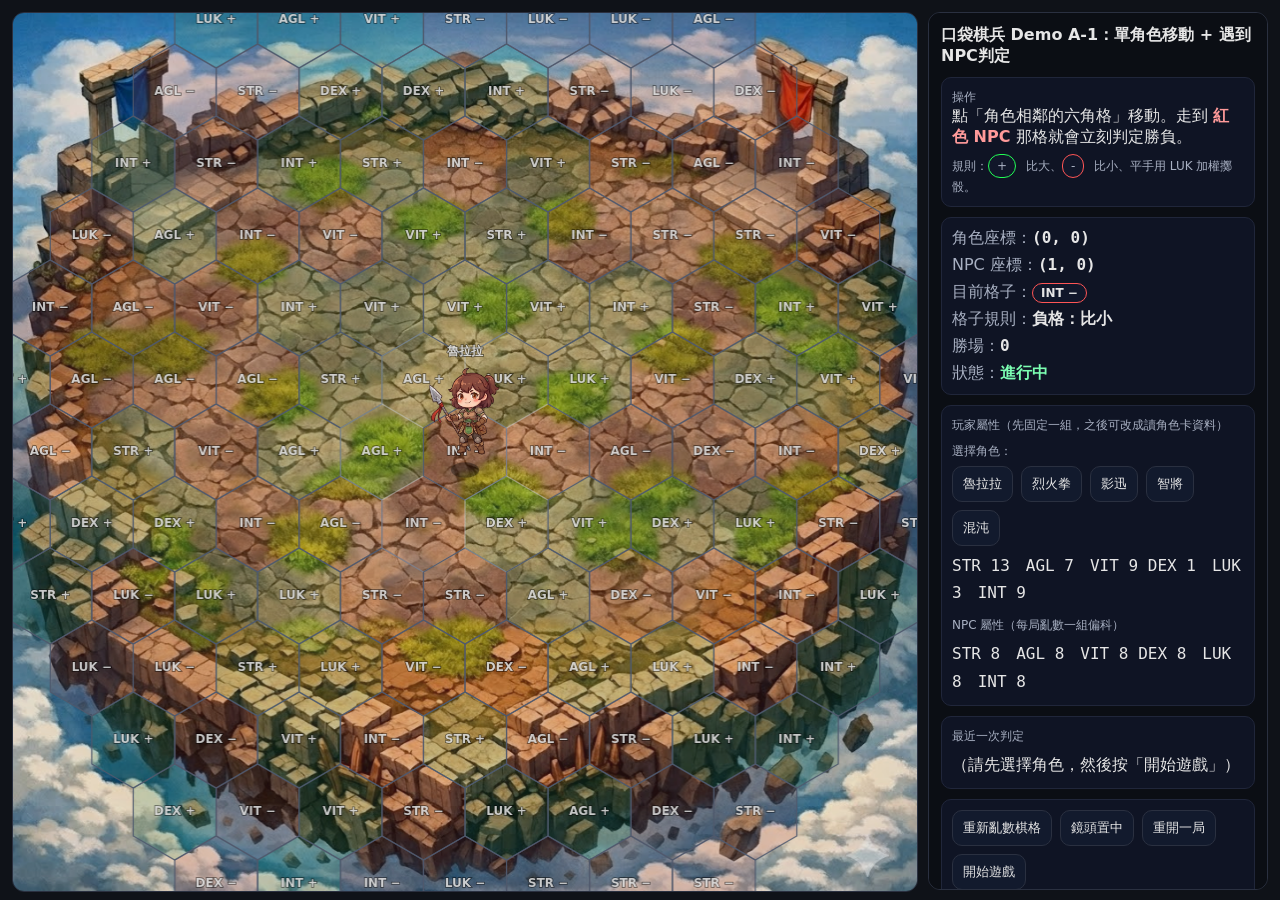
==== index.html @ ec387b47 "Rename preview.html to index.html" ====
<!doctype html>
<html lang="zh-Hant">
<head>
  <meta charset="utf-8" />
  <meta name="viewport" content="width=device-width, initial-scale=1" />
  <title>口袋棋兵 Demo A-1：單角色移動 + 遇到NPC判定</title>
  <style>
    html, body { height: 100%; margin: 0; background:#0f1218; color:#e6e6e6; font-family: system-ui, -apple-system, "Noto Sans TC", sans-serif; }
    #wrap { display: grid; grid-template-columns: 1fr 340px; gap: 12px; height: 100%; padding: 12px; box-sizing: border-box; }
    #game { background: #0b0e14; border: 1px solid #2a3040; border-radius: 12px; width: 100%; height: 100%; display:block; }
    #panel { border: 1px solid #2a3040; border-radius: 12px; padding: 12px; background:#0b0e14; overflow:auto; }
    h1 { font-size: 16px; margin: 0 0 10px; }
    .row { margin: 10px 0; padding: 10px; border: 1px solid #20263a; border-radius: 10px; background:#0f1424; }
    .muted { color:#a8b0c2; font-size: 12px; line-height: 1.5; }
    .btns { display:flex; gap:8px; flex-wrap: wrap; }
    button {
      border: 1px solid #2a3040; background:#121a2d; color:#e6e6e6;
      padding: 8px 10px; border-radius: 10px; cursor:pointer;
    }
    button:hover { filter: brightness(1.12); }
    .k { color:#a8b0c2; }
    .v { font-weight: 700; }
    .tag { display:inline-block; padding:2px 8px; border:1px solid #2a3040; border-radius: 999px; font-size:12px; margin-right:6px; background:#11172a; }
    .good { border-color:#2f5; }
    .bad { border-color:#f55; }
    .mono { font-family: ui-monospace, SFMono-Regular, Menlo, Consolas, monospace; }
    .ok { color:#7CFFB2; font-weight: 700; }
    .ng { color:#FF9A9A; font-weight: 700; }
    .warn { color:#ffd37a; font-weight: 700; }
    .charTooltip {
      position: fixed;
      pointer-events: none;
      background: rgba(12,14,20,0.92);
      color: #e6e6e6;
      border: 1px solid rgba(60,70,90,0.9);
      padding: 8px 10px;
      border-radius: 8px;
      font-size: 12px;
      white-space: pre;
      box-shadow: 0 6px 18px rgba(0,0,0,0.6);
      z-index: 9999;
      display: none;
    }
  </style>
</head>
<body>
  <audio id="bgm" src="sound/BGM.mp3" preload="auto" loop></audio>
<div id="wrap">
  <canvas id="game"></canvas>

  <div id="panel">
    <h1>口袋棋兵 Demo A-1：單角色移動 + 遇到NPC判定</h1>

    <div class="row">
      <div class="muted">操作</div>
      <div>點「角色相鄰的六角格」移動。走到 <span class="ng">紅色 NPC</span> 那格就會立刻判定勝負。</div>
      <div class="muted" style="margin-top:6px;">規則：<span class="tag good">+</span> 比大、<span class="tag bad">-</span> 比小、平手用 LUK 加權擲骰。</div>
    </div>

    <div class="row" id="hud">
      <div><span class="k">角色座標：</span><span class="v mono" id="posTxt">-</span></div>
      <div style="margin-top:6px;"><span class="k">NPC 座標：</span><span class="v mono" id="npcPosTxt">-</span></div>
      <div style="margin-top:6px;"><span class="k">目前格子：</span><span class="v" id="tileTxt">-</span></div>
      <div style="margin-top:6px;"><span class="k">格子規則：</span><span class="v" id="ruleTxt">-</span></div>
      <div style="margin-top:6px;"><span class="k">勝場：</span><span class="v mono" id="winTxt">0</span></div>
      <div style="margin-top:6px;"><span class="k">狀態：</span><span class="v" id="stateTxt"><span class="ok">進行中</span></span></div>
    </div>

    <div class="row">
      <div class="muted">玩家屬性（先固定一組，之後可改成讀角色卡資料）</div>
      <div style="margin-top:8px;" id="charSelectRow">
        <div class="muted">選擇角色：</div>
        <div class="btns" style="margin-top:6px;" id="charBtns"></div>
      </div>
      <div class="mono" id="statsTxt" style="margin-top:6px; line-height: 1.7;"></div>
      <div class="muted" style="margin-top:10px;">NPC 屬性（每局亂數一組偏科）</div>
      <div class="mono" id="npcStatsTxt" style="margin-top:6px; line-height: 1.7;"></div>
    </div>

    <div class="row">
      <div class="muted">最近一次判定</div>
      <div id="logTxt" class="mono" style="margin-top:6px; line-height: 1.7; white-space: pre-wrap;"></div>
    </div>

    <div class="row">
      <div class="btns">
        <button id="regen">重新亂數棋格</button>
        <button id="recenter">鏡頭置中</button>
        <button id="restart">重開一局</button>
        <button id="startGame">開始遊戲</button>
      </div>
      <div style="margin-top:10px; display:flex; gap:8px; align-items:center;">
        <div class="muted">BGM 音量</div>
        <input id="bgmVolume" type="range" min="0" max="100" value="60" style="width:180px; margin-left:8px;">
        <div id="bgmVolTxt" class="muted" style="margin-left:8px;">60%</div>
        <button id="bgmMute" style="margin-left:8px;">靜音</button>
      </div>
      <div style="margin-top:10px;">
        <div class="muted">棋盤背景</div>
        <div class="btns" style="margin-top:6px;">
          <button id="bgNone">無</button>
          <button id="bgGrid">格線</button>
          <button id="bgWood">木紋</button>
          <button id="bgStone">石材</button>
        </div>
        <div style="margin-top:8px; display:flex; gap:8px; align-items:center;">
          <input id="bgFile" type="file" accept="image/*" />
          <div class="muted" style="font-size:12px;">上傳自訂背景（建議：1024×1024 或 2048×2048，檔案 &lt; 1MB，若為可無縫平鋪請使用 512/1024 的方形）</div>
        </div>
        <div style="margin-top:8px; display:flex; gap:8px; align-items:center;">
          <select id="projectImgs" style="min-width:180px;"></select>
          <button id="applyProjectImg">使用專案圖片</button>
          <div class="muted" style="font-size:12px;">（預設目錄：此 `preview.html` 所在的專案目錄）</div>
        </div>
        <div style="margin-top:8px;">
          <button id="toggleTextMode">文字可讀模式：描邊</button>
        </div>
      </div>
      <div class="muted" style="margin-top:8px;">
        下一步要加：多 NPC / 淘汰動畫 / 回合按鈕，都能在這版基礎上快速擴充。
      </div>
    </div>
  </div>
</div>

<script>
(() => {
  // Background music: 嘗試自動播放，若被瀏覽器攔截則在使用者互動後解鎖播放
  const bgm = document.getElementById('bgm');
  if (bgm) {
    try { bgm.volume = 0.6; } catch (e) {}
    bgm.loop = true;

    // 載入儲存的音量（若存在），並同步到 UI
    const saved = localStorage.getItem('ppf_bgm_volume');
    const initialVol = saved !== null ? Number(saved) : 0.6;
    if (!Number.isNaN(initialVol)) bgm.volume = initialVol;

    const volEl = document.getElementById('bgmVolume');
    const volTxt = document.getElementById('bgmVolTxt');
    const muteBtn = document.getElementById('bgmMute');
    const updateVolUI = (v) => {
      if (volEl) volEl.value = String(Math.round(v*100));
      if (volTxt) volTxt.textContent = Math.round(v*100) + '%';
      if (muteBtn) muteBtn.textContent = (v>0 ? '靜音' : '還原');
    };
    updateVolUI(bgm.volume);

    if (volEl) {
      volEl.addEventListener('input', (e) => {
        const v = Number(e.target.value) / 100;
        bgm.volume = v;
        localStorage.setItem('ppf_bgm_volume', String(v));
        updateVolUI(v);
      });
    }

    if (muteBtn) {
      let prevVol = bgm.volume || 0.6;
      muteBtn.addEventListener('click', () => {
        if (bgm.volume > 0) { prevVol = bgm.volume; bgm.volume = 0; localStorage.setItem('ppf_bgm_volume', '0'); }
        else { bgm.volume = prevVol || 0.6; localStorage.setItem('ppf_bgm_volume', String(bgm.volume)); }
        updateVolUI(bgm.volume);
      });
    }

    const playPromise = bgm.play();
    if (playPromise && playPromise.catch) {
      playPromise.catch(() => {
        const unlock = () => { bgm.play().catch(()=>{}); document.removeEventListener('click', unlock); };
        document.addEventListener('click', unlock);
      });
    }
  }

  const canvas = document.getElementById('game');
  const ctx = canvas.getContext('2d');

  const HUD = {
    posTxt: document.getElementById('posTxt'),
    npcPosTxt: document.getElementById('npcPosTxt'),
    tileTxt: document.getElementById('tileTxt'),
    ruleTxt: document.getElementById('ruleTxt'),
    statsTxt: document.getElementById('statsTxt'),
    npcStatsTxt: document.getElementById('npcStatsTxt'),
    logTxt: document.getElementById('logTxt'),
    winTxt: document.getElementById('winTxt'),
    stateTxt: document.getElementById('stateTxt'),
  };

  // tooltip element for hovering characters
  const charTooltip = document.createElement('div');
  charTooltip.className = 'charTooltip';
  document.body.appendChild(charTooltip);

  const STATS = ["STR","AGL","VIT","DEX","LUK","INT"];

  // 角色名單（固定數值）
  const CHARS = [
    { name: '魯拉拉', stats: { STR:13, AGL:7, VIT:9, DEX:1, LUK:3, INT:9 } },
    { name: '烈火拳', stats: { STR:16, AGL:4, VIT:10, DEX:2, LUK:1, INT:3 } },
    { name: '影迅',   stats: { STR:5,  AGL:17,VIT:6, DEX:12, LUK:8, INT:4 } },
    { name: '智將',   stats: { STR:4,  AGL:6, VIT:8, DEX:7, LUK:5, INT:18} },
    { name: '混沌',   stats: { STR:8,  AGL:8, VIT:8, DEX:8, LUK:8, INT:8 } },
  ];

  let selectedChar = CHARS[0].name;

  // 玩家（你這張卡的數值先硬編）
  const player = {
    name: "靜永月",
    stats: { STR:13, AGL:7, VIT:9, DEX:1, LUK:3, INT:9 },
    q: 0, r: 0,
    x: 0, y: 0, tx: 0, ty: 0,
    moving: false,
  };

  // NPC（紅色，亂數偏科）
  const npc = {
    name: "紅衣對手",
    stats: { STR:8, AGL:8, VIT:8, DEX:8, LUK:8, INT:8 },
    q: 1, r: 0,
    x: 0, y: 0, tx: 0, ty: 0,
    intent: null,
    moving: false,
  };

  // 多個 NPC（來自其餘角色）
  let npcList = [];

  let wins = 0;
  let gameOver = false;

  // 盤面參數
  let R = 6;       // 半徑（從 4 -> 6，格數由 61 增加到 127）
  let HEX = 48;    // 六角半徑像素（放大六角尺寸）
  const cam = { x: 0, y: 0, zoom: 1 };
  let hoverKey = null;
  let tiles = new Map();
  let turnActive = false;
  // 背景設定
  let boardBgMode = 'none'; // 'none' | 'grid' | 'paper' | 'image'
  let boardBgImage = null; // Image object when custom uploaded
  let boardBgFollowCam = true; // background will translate with camera
  let boardBgParallax = 0.9; // parallax factor (1.0 = exactly same speed)
  // 文字可讀模式：'stroke' 使用描邊（原始），'cool' 使用冷色半透底 + 反向深色文字
  let textReadMode = 'stroke';
  // 專案內可用圖片（由 repo 中 image/background/ 掃描並寫入，為相對路徑）
  const PROJECT_IMAGES = [
    "image/background/ChatGPT Image 2026年2月28日 下午05_11_02.png"
  ];
  let inGame = false;
  let overallWin = false;
  let charButtons = [];
  const CHAR_IMAGES = new Map(); // name -> Image
  let npcRiskChance = 0.75; // NPC 有機率選擇劣勢或重疊（可由面板滑桿調整，預設 75%）
  let npcAggroChance = 0.08; // 每回合有小機率選一隻 NPC 追求優勢格並嘗試擊殺玩家（預設 8%）
  // difficulty presets map
  const DIFFICULTY_PRESETS = { low: 0.25, medium: 0.6, high: 0.95 };

  // --- helper: set npc risk and update UI element if exists
  function setNpcRiskChance(v) {
    npcRiskChance = Number(v);
    const pct = Math.round(npcRiskChance * 100);
    const pctEl = document.getElementById('riskPct'); if (pctEl) pctEl.textContent = pct + '%';
    const inEl = document.getElementById('riskInput'); if (inEl) inEl.value = String(pct);
  }

  function applyDifficulty(key) {
    if (DIFFICULTY_PRESETS[key] !== undefined) {
      setNpcRiskChance(DIFFICULTY_PRESETS[key]);
      const sel = document.getElementById('difficultySelect'); if (sel) sel.value = key;
    }
  }

  function saveSettings() {
    const sel = document.getElementById('difficultySelect');
    const data = { npcRiskChance: npcRiskChance, npcAggroChance: npcAggroChance, difficulty: sel ? sel.value : 'custom' };
    try { localStorage.setItem('ppf_settings', JSON.stringify(data)); HUD.logTxt.textContent = '設定已儲存'; } catch (e) { console.warn(e); }
  }

  function loadSettings() {
    try {
      const raw = localStorage.getItem('ppf_settings');
      if (!raw) return;
      const s = JSON.parse(raw);
      if (s && s.npcRiskChance != null) setNpcRiskChance(Number(s.npcRiskChance));
      if (s && s.npcAggroChance != null) { npcAggroChance = Number(s.npcAggroChance); const ap = document.getElementById('aggroPct'); if (ap) ap.textContent = Math.round(npcAggroChance*100) + '%'; const ai = document.getElementById('aggroInput'); if (ai) ai.value = String(Math.round(npcAggroChance*100)); }
      if (s && s.difficulty) {
        const sel = document.getElementById('difficultySelect'); if (sel) sel.value = s.difficulty;
      }
    } catch (e) { console.warn(e); }
  }

  function resetDefaults() { applyDifficulty('medium'); saveSettings(); }

  // ====== Hex Axial ======
  const keyOf = (q,r) => `${q},${r}`;

  function axialToPixel(q, r) {
    const x = HEX * (Math.sqrt(3) * q + Math.sqrt(3)/2 * r);
    const y = HEX * (3/2 * r);
    return { x, y };
  }

  function pixelToAxial(px, py) {
    const q = (Math.sqrt(3)/3 * px - 1/3 * py) / HEX;
    const r = (2/3 * py) / HEX;
    return hexRound(q, r);
  }

  function hexRound(q, r) {
    let x = q, z = r, y = -x - z;
    let rx = Math.round(x), ry = Math.round(y), rz = Math.round(z);
    const x_diff = Math.abs(rx - x), y_diff = Math.abs(ry - y), z_diff = Math.abs(rz - z);
    if (x_diff > y_diff && x_diff > z_diff) rx = -ry - rz;
    else if (y_diff > z_diff) ry = -rx - rz;
    else rz = -rx - ry;
    return { q: rx, r: rz };
  }

  function dist(aq, ar, bq, br) {
    const dq = aq - bq;
    const dr = ar - br;
    return (Math.abs(dq) + Math.abs(dq + dr) + Math.abs(dr)) / 2;
  }

  function inBoard(q,r) { return dist(0,0,q,r) <= R; }

  // ====== 產生盤面 ======
  function regenTiles() {
    tiles = new Map();
    for (let q = -R; q <= R; q++) {
      for (let r = -R; r <= R; r++) {
        if (!inBoard(q,r)) continue;
        const stat = STATS[(Math.random()*STATS.length)|0];
        const sign = Math.random() < 0.5 ? 1 : -1;
        tiles.set(keyOf(q,r), { stat, sign });
      }
    }
    updateHUD();
  }

  // 初始化角色選單按鈕
  function buildCharButtons() {
    const wrap = document.getElementById('charBtns');
    wrap.innerHTML = '';
    charButtons = [];
    for (const c of CHARS) {
      const b = document.createElement('button');
      b.textContent = c.name;
      b.addEventListener('click', () => {
        if (inGame) return;
        selectedChar = c.name;
        // 更新玩家 stats 與名稱顯示
        player.name = c.name;
        player.stats = Object.assign({}, c.stats);
        updateHUD();
      });
      wrap.appendChild(b);
      charButtons.push(b);
    }
  }

  // ====== 隨機一個合法格（可避開某座標） ======
  function randomTile(excludes = new Set()) {
    const keys = Array.from(tiles.keys()).filter(k => !excludes.has(k));
    return keys[(Math.random()*keys.length)|0];
  }

  // 在盤面隨機放置 npcList（取 CHARS 中非玩家的角色）
  function placeNpcList() {
    npcList = [];
    const ex = new Set([ keyOf(player.q, player.r) ]);
    const pool = CHARS.filter(c => c.name !== selectedChar).slice();
    for (const c of pool) {
      const k = randomTile(ex);
      ex.add(k);
      const [nq,nr] = k.split(',').map(Number);
      const np = axialToPixel(nq, nr);
      npcList.push({ name: c.name, stats: Object.assign({}, c.stats), q: nq, r: nr, x: np.x, y: np.y, tx: np.x, ty: np.y, intent: null, moving: false });
    }
  }

  // ====== NPC 屬性：做出偏科但可玩 ======
  function rollNpcStats() {
    // 先全部 4~10
    const s = {};
    for (const k of STATS) s[k] = 4 + ((Math.random()*7)|0);

    // 再選 2 個屬性強化（12~18）
    const picks = STATS.slice().sort(() => Math.random()-0.5).slice(0,2);
    for (const k of picks) s[k] = 12 + ((Math.random()*7)|0);

    // 再選 1 個屬性弱化（1~4）
    const weak = STATS.filter(x => !picks.includes(x))[(Math.random()*4)|0];
    s[weak] = 1 + ((Math.random()*4)|0);

    npc.stats = s;
  }

  // ====== 世界<->螢幕 ======
  function worldToScreen(wx, wy) {
    return { x: (wx + cam.x) * cam.zoom + canvas.width/2,
             y: (wy + cam.y) * cam.zoom + canvas.height/2 };
  }
  function screenToWorld(sx, sy) {
    return { x: (sx - canvas.width/2) / cam.zoom - cam.x,
             y: (sy - canvas.height/2) / cam.zoom - cam.y };
  }

  // ====== HUD ======
  function fmtStats(stats) {
    return `STR ${stats.STR}　AGL ${stats.AGL}　VIT ${stats.VIT}\nDEX ${stats.DEX}　LUK ${stats.LUK}　INT ${stats.INT}`;
  }

  function updateHUD() {
    HUD.posTxt.textContent = `(${player.q}, ${player.r})`;
    HUD.npcPosTxt.textContent = npcList.length ? `多名 NPC` : `(${npc.q}, ${npc.r})`;
    HUD.winTxt.textContent = String(wins);
    HUD.stateTxt.innerHTML = gameOver ? `<span class="ng">Game Over</span>` : `<span class="ok">進行中</span>`;

    const t = tiles.get(keyOf(player.q, player.r));
    if (t) {
      const signTxt = t.sign === 1 ? "+" : "−";
      HUD.tileTxt.innerHTML = `<span class="tag ${t.sign===1?"good":"bad"}">${t.stat} ${signTxt}</span>`;
      HUD.ruleTxt.textContent = t.sign === 1 ? "正格：比大" : "負格：比小";
    } else {
      HUD.tileTxt.textContent = "-";
      HUD.ruleTxt.textContent = "-";
    }

    HUD.statsTxt.textContent = fmtStats(player.stats);
    HUD.npcStatsTxt.textContent = npcList.length ? npcList.map(n=>`${n.name}: ${n.stats.STR}/${n.stats.AGL}/${n.stats.VIT}/${n.stats.DEX}/${n.stats.LUK}/${n.stats.INT}`).join('\n') : fmtStats(npc.stats);
  }

  // ====== 背景繪製 ======
  function drawBackground() {
    // draw full-canvas background according to boardBgMode
    if (boardBgMode === 'none') {
      // subtle dark fill (already canvas background), do nothing
      return;
    }

    if (boardBgMode === 'grid') {
      // draw faint grid (spacing 跟 HEX 一致)
      const gap = HEX; // grid spacing
      ctx.save();
      ctx.globalAlpha = 0.12;
      ctx.strokeStyle = '#ffffff';
      ctx.lineWidth = 1;
      for (let x = 0; x < canvas.width; x += gap) {
        ctx.beginPath(); ctx.moveTo(x, 0); ctx.lineTo(x, canvas.height); ctx.stroke();
      }
      for (let y = 0; y < canvas.height; y += gap) {
        ctx.beginPath(); ctx.moveTo(0, y); ctx.lineTo(canvas.width, y); ctx.stroke();
      }
      ctx.restore();
      return;
    }

    if (boardBgMode === 'wood') {
      // wood: warm gradient + subtle grain lines
      const g = ctx.createLinearGradient(0,0,0,canvas.height);
      g.addColorStop(0, '#191107');
      g.addColorStop(1, '#2b1706');
      ctx.fillStyle = g;
      ctx.fillRect(0,0,canvas.width,canvas.height);
      ctx.save();
      ctx.globalAlpha = 0.12;
      ctx.strokeStyle = 'rgba(0,0,0,0.12)';
      ctx.lineWidth = 1.2;
      const lines = Math.floor(canvas.height / 18);
      for (let i=0;i<lines;i++) {
        const y = (i + 0.5) * (canvas.height / lines) + (Math.sin(i*0.7) * 6);
        ctx.beginPath();
        ctx.moveTo(0, y + Math.sin(i)*4);
        const cp1x = canvas.width * 0.3; const cp2x = canvas.width * 0.6;
        ctx.bezierCurveTo(cp1x, y - 8, cp2x, y + 8, canvas.width, y + Math.cos(i)*3);
        ctx.stroke();
      }
      // darker streaks
      ctx.globalAlpha = 0.06;
      for (let s=0;s<12;s++){
        const y = Math.random()*canvas.height;
        ctx.beginPath(); ctx.moveTo(-40,y); ctx.lineTo(canvas.width+40, y + (Math.random()*30-15)); ctx.stroke();
      }
      ctx.restore();
      return;
    }

    if (boardBgMode === 'stone') {
      // stone: layered blotches and subtle vignette
      ctx.fillStyle = '#0d1013';
      ctx.fillRect(0,0,canvas.width,canvas.height);
      ctx.save();
      for (let i=0;i<80;i++){
        const rw = canvas.width * (0.06 + Math.random()*0.18);
        const rh = canvas.height * (0.04 + Math.random()*0.12);
        const x = Math.random() * canvas.width;
        const y = Math.random() * canvas.height;
        const grad = ctx.createRadialGradient(x, y, 0, x, y, Math.max(rw, rh));
        const c1 = `rgba(${60+Math.random()*30|0},${60+Math.random()*30|0},${70+Math.random()*30|0},${0.08+Math.random()*0.08})`;
        const c2 = `rgba(${20+Math.random()*20|0},${20+Math.random()*20|0},${30+Math.random()*20|0},0)`;
        grad.addColorStop(0, c1);
        grad.addColorStop(1, c2);
        ctx.fillStyle = grad;
        ctx.beginPath(); ctx.ellipse(x, y, rw, rh, Math.random()*Math.PI, 0, Math.PI*2); ctx.fill();
      }
      // subtle vignette
      const vg = ctx.createRadialGradient(canvas.width/2, canvas.height/2, Math.min(canvas.width, canvas.height)*0.2, canvas.width/2, canvas.height/2, Math.max(canvas.width, canvas.height)/1.2);
      vg.addColorStop(0, 'rgba(0,0,0,0)'); vg.addColorStop(1, 'rgba(0,0,0,0.28)');
      ctx.fillStyle = vg; ctx.fillRect(0,0,canvas.width,canvas.height);
      ctx.restore();
      return;
    }

    if (boardBgMode === 'image' && boardBgImage) {
      const img = boardBgImage;
      // choose cover scale so image fills canvas
      const cw = canvas.width, ch = canvas.height;
      const iw = img.width, ih = img.height;
      const scale = Math.max(cw/iw, ch/ih);
      const dw = iw * scale, dh = ih * scale;

      if (boardBgFollowCam) {
        // offset image by camera position for natural movement (parallax)
        const ox = cam.x * cam.zoom * boardBgParallax;
        const oy = cam.y * cam.zoom * boardBgParallax;
        const x = (cw - dw) / 2 + ox;
        const y = (ch - dh) / 2 + oy;
        ctx.save(); ctx.globalAlpha = 0.92; ctx.drawImage(img, x, y, dw, dh); ctx.restore();
      } else {
        // static cover
        const x = (cw - dw) / 2;
        const y = (ch - dh) / 2;
        ctx.save(); ctx.globalAlpha = 0.92; ctx.drawImage(img, x, y, dw, dh); ctx.restore();
      }
      return;
    }
  }

  // 嘗試載入專案內每位角色對應的 PNG（檔名需與角色名稱相同，例如 魯拉拉.png）
  function loadCharImages() {
    for (const c of CHARS) {
      const name = c.name;
      const path = `image/${name}.png`;
      const img = new Image();
      img.onload = () => { CHAR_IMAGES.set(name, img); };
      img.onerror = () => { /* 忽略不存在的檔案，會回退至預設圓形繪製 */ };
      img.src = encodeURI(path);
    }
  }

  // ====== 判定：比大/比小，平手用 LUK 加權擲骰 ======
  function lukTieBreak(aLuk, bLuk) {
    // 1~20 + LUK
    const aRoll = 1 + ((Math.random()*20)|0) + aLuk;
    const bRoll = 1 + ((Math.random()*20)|0) + bLuk;
    return { aRoll, bRoll, winner: aRoll === bRoll ? (Math.random()<0.5?"A":"B") : (aRoll > bRoll ? "A" : "B") };
  }

  function resolveBattle(tile, p, e) {
    const stat = tile.stat;
    const sign = tile.sign; // +1 比大 / -1 比小
    const pv = p.stats[stat];
    const ev = e.stats[stat];

    let winner = null; // "P" or "E"
    let reason = "";

    if (pv === ev) {
      const tb = lukTieBreak(p.stats.LUK, e.stats.LUK);
      winner = (tb.winner === "A") ? "P" : "E";
      reason = `平手 → LUK 擲骰\n玩家：d20+LUK = ${tb.aRoll}\nNPC：d20+LUK = ${tb.bRoll}`;
    } else {
      if (sign === 1) winner = (pv > ev) ? "P" : "E";
      else winner = (pv < ev) ? "P" : "E";
      reason = sign === 1 ? "正格：比大" : "負格：比小";
    }

    return { stat, sign, pv, ev, winner, reason };
  }

  // ====== 遭遇：玩家到 NPC 格子才觸發 ======
  function onMeetNpc() {
    // Deprecated: encounter handled in checkEncounters now.
  }

  // ====== 移動 ======
  // 玩家嘗試移動：設定 intent（不立即變更座標），並開始本回合
  function tryMoveTo(q, r) {
    if (!inBoard(q,r)) return;
    if (player.moving || npcList.some(n=>n.moving)) return;
    if (gameOver) return;
    if (dist(player.q, player.r, q, r) !== 1) return;

    player.intent = { q, r };
    beginTurn();
  }

  // 選擇單一 NPC 的 intent
  // allowOverlap: 若 true，允許考慮移動到玩家目前格（即可與玩家重疊）
  function chooseNpcIntentFor(n, reserved, allowOverlap=false, riskChance=null, aggressive=false) {
    const opts = [];
    // neighbours
    const neigh = [ [1,0],[-1,0],[0,1],[0,-1],[1,-1],[-1,1] ];
    for (const [dq,dr] of neigh) {
      const nq = n.q + dq, nr = n.r + dr;
      if (!inBoard(nq, nr)) continue;
      if (dist(nq, nr, n.q, n.r) !== 1) continue;
      const key = keyOf(nq, nr);
      if (reserved.has(key)) continue;
      opts.push({ q: nq, r: nr });
    }

    // 若無任何合法選項，才留原地
    if (opts.length === 0) return { q: n.q, r: n.r, risky: false };

    // 若 aggressive：尋找對 NPC 有利（advantageous）的選項
    if (aggressive) {
      const fav = [];
      for (const o of opts) {
        // 若與玩家重疊也納入考慮（殺人的機會）
        const tile = tiles.get(keyOf(o.q, o.r));
        if (!tile) continue;
        const stat = tile.stat;
        const sign = tile.sign;
        const pv = player.stats[stat];
        const ev = n.stats[stat];
        if (pv !== undefined && ev !== undefined) {
          if (sign === 1 && ev > pv) fav.push(o);
          if (sign === -1 && ev < pv) fav.push(o);
        }
        // 若位置與玩家相同，且該格對 NPC 有利，也視為優先
        if (o.q === player.q && o.r === player.r) fav.push(o);
      }
      if (fav.length > 0) return Object.assign(fav[(Math.random() * fav.length) | 0], { aggressive: true });
      // 找不到優勢格，退回原始行為
    }

    // 有機率選擇「劣勢格／重疊」以讓玩家有擊殺機會（risk 動作）
    const rc = (riskChance == null) ? npcRiskChance : riskChance;
    if (Math.random() < rc) {
      // 找出對 NPC 不利的選項（或直接與玩家重疊）
      const risky = [];
      for (const o of opts) {
        // 若與玩家重疊視為高風險
        if (o.q === player.q && o.r === player.r) { risky.push(o); continue; }
        const tile = tiles.get(keyOf(o.q, o.r));
        if (!tile) continue;
        const stat = tile.stat;
        const sign = tile.sign;
        const pv = player.stats[stat];
        const ev = n.stats[stat];
        // 若此格對 NPC 不利（玩家在該屬性上優於 NPC），視為 risky
        if (pv !== undefined && ev !== undefined) {
          if (sign === 1 && pv > ev) risky.push(o);
          if (sign === -1 && pv < ev) risky.push(o);
        }
      }
      if (risky.length > 0) return Object.assign(risky[(Math.random() * risky.length) | 0], { risky: true });
      // 若找不到 risky，仍可隨機選一格（維持亂數移動）
    }

    return Object.assign(opts[(Math.random() * opts.length) | 0], { risky: false });
  }

  // 為所有 NPC 選擇 intent（避免互相選到同一格）
  function chooseAllNpcIntents() {
    const reserved = new Set();

    // shuffle NPC order for fairness
    const order = npcList.slice().sort(() => Math.random() - 0.5);

    // 保底：至少選一隻 NPC 為高風險（更可能重疊或選擇劣勢格）
    const forcedIdx = order.length > 0 ? Math.floor(Math.random() * order.length) : -1;
    // small chance to pick an aggressive NPC that will try to seek advantageous tiles to kill player
    const aggressiveIdx = (Math.random() < npcAggroChance && order.length>0) ? Math.floor(Math.random() * order.length) : -1;

    for (let i = 0; i < order.length; i++) {
      const n = order[i];
      // 若為 forced，則提升其風險權重與允許重疊
      const isForced = (i === forcedIdx);
      const isAggressive = (i === aggressiveIdx);
      const allowOverlap = isForced ? true : (Math.random() < npcRiskChance) || isAggressive;
      const useRiskChance = isForced ? Math.max(npcRiskChance, 0.95) : null;
      const intent = chooseNpcIntentFor(n, reserved, allowOverlap, useRiskChance, isAggressive);
      const idx = npcList.findIndex(x => x === n);
      if (idx !== -1) {
        // intent 可能帶有 .risky 標記
        npcList[idx].intent = intent;
        // 實際 intent 決定時，清除先前的預測（避免混淆）
        npcList[idx].preview = null;
        reserved.add(keyOf(intent.q, intent.r));
      }
    }
  }

  // 為所有 NPC 計算下一回合的預測 intent（在 NPC 靜止時顯示，讓玩家有機會預判）
  function chooseAllNpcPreviewIntents() {
    const reserved = new Set();

    const order = npcList.slice().sort(() => Math.random() - 0.5);
    for (const n of order) {
      const allowOverlap = Math.random() < npcRiskChance;
      const intent = chooseNpcIntentFor(n, reserved, allowOverlap);
      const idx = npcList.findIndex(x => x === n);
      if (idx !== -1) {
        npcList[idx].preview = intent; // intent 可能帶有 .risky
        reserved.add(keyOf(intent.q, intent.r));
      }
    }
  }

  // 開始回合：收集所有 intents 並開始動畫
  function beginTurn() {
    if (!player.intent) return;
    // 決定所有 NPC intent
    chooseAllNpcIntents();
    applyIntents();
  }

  // 套用 intent：設定 tx/ty 並標記 moving（包含所有 npcList）
  function applyIntents() {
    // player
    const pq = player.intent.q, pr = player.intent.r;
    const pp = axialToPixel(pq, pr);
    player.tx = pp.x; player.ty = pp.y;
    player.moving = true;

    // npcs
    for (const n of npcList) {
      if (!n.intent) n.intent = { q: n.q, r: n.r };
      const np = axialToPixel(n.intent.q, n.intent.r);
      n.tx = np.x; n.ty = np.y;
      n.moving = true;
    }

    turnActive = true;
    updateHUD();
  }

  // 回合結束：把 intent 落實到正式座標並清除 intent
  function finishTurn() {
    if (player.intent) {
      player.q = player.intent.q; player.r = player.intent.r;
      player.intent = null;
    }
    // 把所有 npcList 的 intent 落實
    for (const n of npcList) {
      if (n.intent) {
        n.q = n.intent.q; n.r = n.intent.r;
        n.intent = null;
      }
    }
    updateHUD();
    turnActive = false;
    // 計算下一回合的預測 intent（在 NPC 靜止時顯示，讓玩家有機會預判）
    if (!gameOver && inGame) chooseAllNpcPreviewIntents();
    checkEncounters();
  }

  // 檢查遭遇（支援多 NPC）並處理結果
  function checkEncounters() {
    // 找到玩家所在的 NPC（若有）
    const idx = npcList.findIndex(n => n.q === player.q && n.r === player.r);
    if (idx === -1) return;

    const target = npcList[idx];
    const tile = tiles.get(keyOf(player.q, player.r));
    if (!tile) return;

    const res = resolveBattle(tile, player, target);
    const signTxt = tile.sign === 1 ? "+" : "−";
    const header = `【遭遇戰】格子：${res.stat} ${signTxt}（${tile.sign===1?"比大":"比小"}）`;
    const line = `玩家 ${player.name}：${res.pv}   vs   NPC ${target.name}：${res.ev}`;
    const outcome = res.winner === "P" ? "玩家勝利 ✅" : "玩家落敗 ❌";

    HUD.logTxt.textContent = `${header}\n${line}\n${outcome}\n\n${res.reason}`;
    if (res.winner === "P") {
      wins += 1;
      // 擊敗 NPC：從場上移除該 NPC
      npcList.splice(idx, 1);
      updateHUD();
      // 檢查是否全部清除
      if (npcList.length === 0) {
        overallWin = true;
        gameOver = true;
        HUD.logTxt.textContent += "\n\n你已擊敗所有 NPC，勝利！請按「重開一局」重新選角。";
      }
    } else {
      gameOver = true;
      updateHUD();
    }
  }

  // ====== 六角繪製 ======
  function hexCorners(cx, cy) {
    const pts = [];
    for (let i=0; i<6; i++) {
      const ang = (Math.PI/180) * (60*i - 30);
      pts.push({ x: cx + HEX * Math.cos(ang), y: cy + HEX * Math.sin(ang) });
    }
    return pts;
  }

  function drawHex(cx, cy, fill, stroke, lineW=1) {
    const pts = hexCorners(cx, cy);
    ctx.beginPath();
    ctx.moveTo(pts[0].x, pts[0].y);
    for (let i=1;i<6;i++) ctx.lineTo(pts[i].x, pts[i].y);
    ctx.closePath();
    if (fill) { ctx.fillStyle = fill; ctx.fill(); }
    ctx.strokeStyle = stroke;
    ctx.lineWidth = lineW;
    ctx.stroke();
  }

  function drawText(txt, x, y, size=12, color="#e6e6e6", bold=false) {
    ctx.font = `${bold ? "700 " : ""}${size}px system-ui, -apple-system, "Noto Sans TC", sans-serif`;
    ctx.textAlign = "center";
    ctx.textBaseline = "middle";
    if (textReadMode === 'cool') {
      const metrics = ctx.measureText(txt);
      const textWidth = metrics.width;
      const padX = size * 0.6;
      const padY = size * 0.5;
      const w = textWidth + padX * 2;
      const h = size + padY * 2;
      const rx = Math.max(6, size * 0.4);
      ctx.save();
      ctx.fillStyle = 'rgba(100,150,220,0.16)';
      roundRect(ctx, x - w/2, y - h/2, w, h, rx);
      ctx.fill();
      ctx.strokeStyle = 'rgba(255,255,255,0.06)';
      ctx.lineWidth = 1;
      ctx.stroke();
      ctx.restore();
      ctx.fillStyle = '#071226';
      ctx.fillText(txt, x, y);
    } else {
      ctx.fillStyle = color;
      // draw subtle stroke for readability
      ctx.lineWidth = Math.max(1, size * 0.12);
      ctx.strokeStyle = 'rgba(0,0,0,0.55)';
      ctx.strokeText(txt, x, y);
      ctx.fillText(txt, x, y);
    }
  }

  // helper: draw rounded rect path (does not fill/stroke)
  function roundRect(ctx, x, y, w, h, r) {
    const radius = Math.min(r, w/2, h/2);
    ctx.beginPath();
    ctx.moveTo(x + radius, y);
    ctx.lineTo(x + w - radius, y);
    ctx.quadraticCurveTo(x + w, y, x + w, y + radius);
    ctx.lineTo(x + w, y + h - radius);
    ctx.quadraticCurveTo(x + w, y + h, x + w - radius, y + h);
    ctx.lineTo(x + radius, y + h);
    ctx.quadraticCurveTo(x, y + h, x, y + h - radius);
    ctx.lineTo(x, y + radius);
    ctx.quadraticCurveTo(x, y, x + radius, y);
    ctx.closePath();
  }

  // ====== Resize / Camera ======
  function resize() {
    const rect = canvas.getBoundingClientRect();
    canvas.width = Math.floor(rect.width * devicePixelRatio);
    canvas.height = Math.floor(rect.height * devicePixelRatio);
    ctx.setTransform(devicePixelRatio, 0, 0, devicePixelRatio, 0, 0);
  }

  function recenter() {
    const p = axialToPixel(player.q, player.r);
    cam.x = -p.x;
    cam.y = -p.y;
  }

  // ====== 初始化/重開 ======
  function restart() {
    // reset to pre-game selection state
    gameOver = false;
    overallWin = false;
    wins = 0;
    HUD.logTxt.textContent = "（請先選擇角色，然後按「開始遊戲」）";

    regenTiles();

    // 玩家起點
    player.q = 0; player.r = 0;
    let p = axialToPixel(player.q, player.r);
    player.x = player.tx = p.x;
    player.y = player.ty = p.y;
    player.moving = false;
    player.intent = null;

    // clear NPCs until game starts
    npcList = [];

    turnActive = false;
    inGame = false;
    // enable character buttons
    for (const b of charButtons) b.disabled = false;

    recenter();
    updateHUD();
  }

  // 開始遊戲：鎖定選角並放置 NPC
  function startGame() {
    if (inGame) return;
    // 必須先選角
    const def = CHARS.find(c=>c.name===selectedChar);
    if (!def) { alert('請先選擇角色'); return; }
    // lock in
    player.name = def.name;
    player.stats = Object.assign({}, def.stats);
    // place NPCs
    placeNpcList();
    inGame = true;
    gameOver = false;
    overallWin = false;
    wins = 0;
    HUD.logTxt.textContent = '遊戲開始！';
    // disable char buttons
    for (const b of charButtons) b.disabled = true;
    recenter();
    updateHUD();
  }

  // ====== 互動 ======
  canvas.addEventListener('mousemove', (e) => {
    const rect = canvas.getBoundingClientRect();
    const sx = e.clientX - rect.left;
    const sy = e.clientY - rect.top;
    const w = screenToWorld(sx, sy);
    const a = pixelToAxial(w.x, w.y);
    const k = keyOf(a.q, a.r);
    hoverKey = tiles.has(k) ? k : null;

    // 顯示角色 tooltip（若滑鼠靠近玩家或任一 NPC）
    const clientX = e.clientX, clientY = e.clientY;
    let shown = false;
    // check player
    const psp = worldToScreen(player.x, player.y);
    const pd = Math.hypot(psp.x - sx, psp.y - sy);
    if (pd <= 20) {
      charTooltip.style.left = (clientX + 12) + 'px';
      charTooltip.style.top = (clientY + 12) + 'px';
      charTooltip.textContent = `${player.name}\n${fmtStats(player.stats)}`;
      charTooltip.style.display = 'block';
      shown = true;
    } else {
      // check NPCs
      for (const n of npcList) {
        const nsp = worldToScreen(n.x, n.y);
        const nd = Math.hypot(nsp.x - sx, nsp.y - sy);
        if (nd <= 20) {
          charTooltip.style.left = (clientX + 12) + 'px';
          charTooltip.style.top = (clientY + 12) + 'px';
          charTooltip.textContent = `${n.name}\nSTR ${n.stats.STR} AGL ${n.stats.AGL} VIT ${n.stats.VIT}\nDEX ${n.stats.DEX} LUK ${n.stats.LUK} INT ${n.stats.INT}`;
          charTooltip.style.display = 'block';
          shown = true;
          break;
        }
      }
    }
    if (!shown) charTooltip.style.display = 'none';
  });

  canvas.addEventListener('mouseleave', () => { charTooltip.style.display = 'none'; });

  canvas.addEventListener('click', (e) => {
    const rect = canvas.getBoundingClientRect();
    const sx = e.clientX - rect.left;
    const sy = e.clientY - rect.top;
    const w = screenToWorld(sx, sy);
    const a = pixelToAxial(w.x, w.y);
    tryMoveTo(a.q, a.r);
  });

  // 鍵盤 WASD 控制：W 上 (0,-1), S 下 (0,1), A 左 (-1,0), D 右 (1,0)
  window.addEventListener('keydown', (e) => {
    // 不在輸入欄時才攔截
    const tag = document.activeElement && document.activeElement.tagName;
    if (tag === 'INPUT' || tag === 'TEXTAREA' || document.activeElement.isContentEditable) return;
    if (!inGame || gameOver) return;
    const k = e.key.toLowerCase();
    const map = { 'w': [0,-1], 's': [0,1], 'a': [-1,0], 'd': [1,0] };
    if (!(k in map)) return;
    const [dq, dr] = map[k];
    const nq = player.q + dq, nr = player.r + dr;
    tryMoveTo(nq, nr);
  });

  // 背景按鈕與上傳
  document.getElementById('bgNone').addEventListener('click', () => { boardBgMode = 'none'; boardBgImage = null; });
  document.getElementById('bgGrid').addEventListener('click', () => { boardBgMode = 'grid'; boardBgImage = null; });
  document.getElementById('bgWood').addEventListener('click', () => { boardBgMode = 'wood'; boardBgImage = null; });
  document.getElementById('bgStone').addEventListener('click', () => { boardBgMode = 'stone'; boardBgImage = null; });
  document.getElementById('toggleTextMode').addEventListener('click', () => {
    const btn = document.getElementById('toggleTextMode');
    textReadMode = (textReadMode === 'stroke') ? 'cool' : 'stroke';
    btn.textContent = textReadMode === 'stroke' ? '文字可讀模式：描邊' : '文字可讀模式：冷透底';
  });
  document.getElementById('bgFile').addEventListener('change', (ev) => {
    const f = ev.target.files && ev.target.files[0];
    if (!f) return;
    const img = new Image();
    img.onload = () => { boardBgImage = img; boardBgMode = 'image'; URL.revokeObjectURL(img._url); };
    img.onerror = () => { alert('載入圖片失敗'); };
    img._url = URL.createObjectURL(f);
    img.src = img._url;
  });

  window.addEventListener('resize', resize);

  document.getElementById('regen').addEventListener('click', () => {
    regenTiles();
    updateHUD();
  });
  document.getElementById('recenter').addEventListener('click', recenter);
  document.getElementById('restart').addEventListener('click', restart);

  // ====== Render Loop ======
  function loop() {
    const speed = 0.18;

    // 玩家動畫
    player.x += (player.tx - player.x) * speed;
    player.y += (player.ty - player.y) * speed;
    const pdx = Math.abs(player.tx - player.x);
    const pdy = Math.abs(player.ty - player.y);
    if (player.moving && pdx < 0.2 && pdy < 0.2) {
      player.x = player.tx; player.y = player.ty;
      player.moving = false;
    }
    
    // NPCs 動畫
    for (const n of npcList) {
      if (!n.moving) continue;
      n.x += (n.tx - n.x) * speed;
      n.y += (n.ty - n.y) * speed;
      const ndx = Math.abs(n.tx - n.x);
      const ndy = Math.abs(n.ty - n.y);
      if (ndx < 0.2 && ndy < 0.2) {
        n.x = n.tx; n.y = n.ty; n.moving = false;
      }
    }

    // 回合完成：玩家與所有 NPC 動畫皆完成且曾經有回合在進行
    if (turnActive && !player.moving && npcList.every(n => !n.moving)) {
      finishTurn();
    }

    // 相機柔跟
    const targetCamX = -player.x;
    const targetCamY = -player.y;
    cam.x += (targetCamX - cam.x) * 0.08;
    cam.y += (targetCamY - cam.y) * 0.08;

    draw();
    requestAnimationFrame(loop);
  }

  function draw() {
    ctx.clearRect(0, 0, canvas.width, canvas.height);
    ctx.fillStyle = "#0b0e14";
    ctx.fillRect(0,0,canvas.width,canvas.height);

    // 背景圖層（在 tiles 下方）
    drawBackground();

    // draw tiles
    for (const [k, t] of tiles.entries()) {
      const [q,r] = k.split(',').map(Number);
      const wp = axialToPixel(q, r);
      const sp = worldToScreen(wp.x, wp.y);

      const fill = t.sign === 1 ? "rgba(60, 140, 90, 0.20)" : "rgba(170, 70, 70, 0.18)";
      let stroke = "rgba(80, 90, 110, 0.95)";
      let lw = 1.2;

      if (hoverKey === k) { stroke = "rgba(230, 230, 230, 0.9)"; lw = 2; }

      // 可走相鄰格提示
      if (!player.moving && !gameOver && dist(player.q, player.r, q, r) === 1) {
        stroke = "rgba(200, 200, 200, 0.35)";
      }

      // 若此格有 NPC（任一）則標記
      if (npcList.some(n=>n.q===q && n.r===r)) {
        lw = 2;
        stroke = "rgba(255, 120, 120, 0.9)";
      }

      drawHex(sp.x, sp.y, fill, stroke, lw);

      const signTxt = t.sign === 1 ? "+" : "−";
      drawText(`${t.stat} ${signTxt}`, sp.x, sp.y, 12, "rgba(230,230,230,0.85)", true);
    }

    // draw NPC (red)
    // draw NPCs
    for (const n of npcList) {
      // draw preview (顯示 NPC 在靜止時的下一步預判)
      if (n.preview && !n.moving) {
        const tp = axialToPixel(n.preview.q, n.preview.r);
        const tsp = worldToScreen(tp.x, tp.y);
        ctx.save();
        ctx.setLineDash([6,6]);
        ctx.beginPath();
        ctx.arc(tsp.x, tsp.y, HEX * 0.85, 0, Math.PI * 2);
          ctx.strokeStyle = n.preview.risky ? 'rgba(255,110,110,0.95)' : (n.preview.aggressive ? 'rgba(255,160,60,0.95)' : 'rgba(120,180,255,0.95)');
        ctx.lineWidth = 2.5;
        ctx.stroke();
        ctx.restore();
      }
      // 若此 NPC 的 intent 被判定為 risky（本回合實際 intent），於目標格畫顯眼圓環
      if (n.intent && n.intent.risky) {
        const tp2 = axialToPixel(n.intent.q, n.intent.r);
        const tsp2 = worldToScreen(tp2.x, tp2.y);
        ctx.save();
        ctx.setLineDash([8,6]);
        ctx.beginPath();
        ctx.arc(tsp2.x, tsp2.y, HEX * 0.95, 0, Math.PI * 2);
        ctx.strokeStyle = 'rgba(255,110,110,0.95)';
        ctx.lineWidth = 3;
        ctx.stroke();
        ctx.restore();
      }
      const sp = worldToScreen(n.x, n.y);
      const img = CHAR_IMAGES.get(n.name);
      if (img && img.complete && img.naturalWidth) {
        // draw image with bottom-center anchored to tile (小幅上移以避開陰影)
        const targetH = HEX * 2; // 高度為兩格高
        const scale = targetH / img.naturalHeight;
        const drawW = img.naturalWidth * scale;
        const drawH = targetH;
        const drawX = sp.x - drawW / 2;
        const drawY = sp.y - drawH + 8; // 圖底部對齊格子，往上 8px 讓陰影露出

        // shadow below
        ctx.beginPath();
        ctx.ellipse(sp.x, sp.y + 18, Math.max(12, drawW * 0.18), Math.max(6, drawH * 0.08), 0, 0, Math.PI*2);
        ctx.fillStyle = "rgba(0,0,0,0.35)";
        ctx.fill();

        ctx.drawImage(img, drawX, drawY, drawW, drawH);
        drawText(n.name, sp.x, drawY - 12, 12, "rgba(255,200,200,0.95)", true);
      } else {
        // fallback: 原本的圓形繪製
        // shadow
        ctx.beginPath();
        ctx.ellipse(sp.x, sp.y + 18, 16, 6, 0, 0, Math.PI*2);
        ctx.fillStyle = "rgba(0,0,0,0.35)";
        ctx.fill();

        ctx.beginPath();
        ctx.arc(sp.x, sp.y, 16, 0, Math.PI*2);
        ctx.fillStyle = "#ff8a8a";
        ctx.fill();
        ctx.lineWidth = 2;
        ctx.strokeStyle = "rgba(60,20,20,0.95)";
        ctx.stroke();

        drawText(n.name, sp.x, sp.y - 30, 12, "rgba(255,200,200,0.95)", true);
      }
    }

    // draw Player
    {
      const sp = worldToScreen(player.x, player.y);
      const img = CHAR_IMAGES.get(player.name);
      if (img && img.complete && img.naturalWidth) {
        const targetH = HEX * 2; // 高度為兩格高
        const scale = targetH / img.naturalHeight;
        const drawW = img.naturalWidth * scale;
        const drawH = targetH;
        const drawX = sp.x - drawW / 2;
        const drawY = sp.y - drawH + 8;

        // shadow
        ctx.beginPath();
        ctx.ellipse(sp.x, sp.y + 18, Math.max(12, drawW * 0.18), Math.max(6, drawH * 0.08), 0, 0, Math.PI*2);
        ctx.fillStyle = "rgba(0,0,0,0.35)";
        ctx.fill();

        ctx.drawImage(img, drawX, drawY, drawW, drawH);
        drawText(player.name, sp.x, drawY - 12, 12, "rgba(230,230,230,0.9)", true);
      } else {
        // fallback: 原本的圓形繪製
        // shadow
        ctx.beginPath();
        ctx.ellipse(sp.x, sp.y + 18, 16, 6, 0, 0, Math.PI*2);
        ctx.fillStyle = "rgba(0,0,0,0.35)";
        ctx.fill();

        // body
        ctx.beginPath();
        ctx.arc(sp.x, sp.y, 16, 0, Math.PI*2);
        ctx.fillStyle = "#f3f7ff";
        ctx.fill();
        ctx.lineWidth = 2;
        ctx.strokeStyle = "rgba(20,30,50,0.9)";
        ctx.stroke();

        // little ears
        ctx.beginPath();
        ctx.moveTo(sp.x-10, sp.y-12);
        ctx.lineTo(sp.x-18, sp.y-28);
        ctx.lineTo(sp.x-6, sp.y-20);
        ctx.closePath();
        ctx.fillStyle = "#1c2333";
        ctx.fill();

        ctx.beginPath();
        ctx.moveTo(sp.x+10, sp.y-12);
        ctx.lineTo(sp.x+18, sp.y-28);
        ctx.lineTo(sp.x+6, sp.y-20);
        ctx.closePath();
        ctx.fillStyle = "#1c2333";
        ctx.fill();

        drawText(player.name, sp.x, sp.y - 30, 12, "rgba(230,230,230,0.9)", true);
      }
    }

    // game over or victory overlay
    if (gameOver) {
      ctx.save();
      ctx.fillStyle = "rgba(0,0,0,0.45)";
      ctx.fillRect(0,0,canvas.width,canvas.height);
      ctx.restore();

      const cx = canvas.width/2;
      const cy = canvas.height/2;
      if (overallWin) {
        drawText("VICTORY!", cx, cy - 10, 34, "rgba(140, 255, 180, 0.95)", true);
        drawText("已清除所有 NPC，按右側「重開一局」重新選角。", cx, cy + 26, 14, "rgba(230,230,230,0.9)", false);
      } else {
        drawText("GAME OVER", cx, cy - 10, 34, "rgba(255, 180, 180, 0.95)", true);
        drawText("按右側「重開一局」再來", cx, cy + 26, 14, "rgba(230,230,230,0.9)", false);
      }
    }
  }

  // ====== Boot ======
  function init() {
    resize();
    buildCharButtons();
    // 設定預設選擇角色為第一位
    const def = CHARS.find(c=>c.name===selectedChar) || CHARS[0];
    player.name = def.name;
    player.stats = Object.assign({}, def.stats);
    restart();
    // 建立專案圖片下拉
    const sel = document.getElementById('projectImgs');
    sel.innerHTML = '';
    const noneOpt = document.createElement('option'); noneOpt.value=''; noneOpt.textContent='(無)'; sel.appendChild(noneOpt);
    for (const p of PROJECT_IMAGES) {
      const o = document.createElement('option'); o.value = p; o.textContent = p; sel.appendChild(o);
    }
    // 嘗試載入專案預設背景 unnamed.jpg（若存在）並設定為預設背景
    (function tryLoadDefaultBg(){
      const defPath = 'image/background/unnamed.jpg';
      const img = new Image();
      img.onload = () => { boardBgImage = img; boardBgMode = 'image'; boardBgFollowCam = true; };
      img.onerror = () => { /* ignore if not present */ };
      img.src = encodeURI(defPath);
    })();
    document.getElementById('applyProjectImg').addEventListener('click', () => {
      const v = sel.value; if (!v) return; const img = new Image(); img.onload = ()=>{ boardBgImage = img; boardBgMode='image'; }; img.onerror = ()=>{ alert('載入專案圖片失敗：'+v); };
      img.src = encodeURI(v);
    });
    // NPC 風險機率滑桿（可即時調整 npcRiskChance）
    const riskRow = document.createElement('div');
    riskRow.style.marginTop = '10px';
    riskRow.innerHTML = `<div class="muted">NPC 風險移動機率： <span id="riskPct">${Math.round(npcRiskChance*100)}%</span></div>`;
    const riskInput = document.createElement('input');
    riskInput.id = 'riskInput';
    riskInput.type = 'range'; riskInput.min = '0'; riskInput.max = '100'; riskInput.step = '5'; riskInput.value = String(Math.round(npcRiskChance*100));
    riskInput.style.width = '100%';
    riskInput.addEventListener('input', (e) => {
      const v = Number(e.target.value);
      setNpcRiskChance(v / 100);
    });
    riskRow.appendChild(riskInput);
    document.getElementById('panel').appendChild(riskRow);

    // Aggro chance slider (chance an NPC will try to find advantageous tile)
    const aggroRow = document.createElement('div');
    aggroRow.style.marginTop = '8px';
    aggroRow.innerHTML = `<div class="muted">NPC 侵略機率（會找對自己有利的格子）： <span id="aggroPct">${Math.round(npcAggroChance*100)}%</span></div>`;
    const aggroInput = document.createElement('input');
    aggroInput.id = 'aggroInput'; aggroInput.type = 'range'; aggroInput.min='0'; aggroInput.max='100'; aggroInput.step='1'; aggroInput.value = String(Math.round(npcAggroChance*100));
    aggroInput.style.width = '100%';
    aggroInput.addEventListener('input', (e) => {
      const v = Number(e.target.value);
      npcAggroChance = v / 100;
      document.getElementById('aggroPct').textContent = v + '%';
    });
    aggroRow.appendChild(aggroInput);
    document.getElementById('panel').appendChild(aggroRow);

    // Difficulty presets + save/reset UI
    const diffRow = document.createElement('div');
    diffRow.style.marginTop = '8px';
    diffRow.innerHTML = `<div class="muted">難度預設：</div>`;
    const diffSel = document.createElement('select'); diffSel.id = 'difficultySelect';
    const optLow = document.createElement('option'); optLow.value='low'; optLow.textContent='低 (較少 risky)';
    const optMed = document.createElement('option'); optMed.value='medium'; optMed.textContent='中 (平衡)';
    const optHigh = document.createElement('option'); optHigh.value='high'; optHigh.textContent='高 (較多 risky)';
    diffSel.appendChild(optLow); diffSel.appendChild(optMed); diffSel.appendChild(optHigh);
    diffSel.addEventListener('change', (e) => applyDifficulty(e.target.value));
    diffRow.appendChild(diffSel);

    const btnSave = document.createElement('button'); btnSave.id='saveSettings'; btnSave.textContent='儲存設定'; btnSave.style.marginLeft='8px';
    btnSave.addEventListener('click', saveSettings);
    const btnReset = document.createElement('button'); btnReset.id='resetSettings'; btnReset.textContent='重設預設'; btnReset.style.marginLeft='6px';
    btnReset.addEventListener('click', () => { resetDefaults(); HUD.logTxt.textContent='已重設為預設難度'; });
    diffRow.appendChild(btnSave); diffRow.appendChild(btnReset);
    document.getElementById('panel').appendChild(diffRow);
    // apply loaded settings if any
    loadSettings();
    // start / restart button handlers
    document.getElementById('startGame').addEventListener('click', () => {
      startGame();
    });
    document.getElementById('restart').addEventListener('click', () => {
      restart();
    });
    // 載入角色圖片（若 image/<角色名>.png 存在會自動使用）
    loadCharImages();
    requestAnimationFrame(loop);
  }
  init();
})();
</script>
</body>
</html>
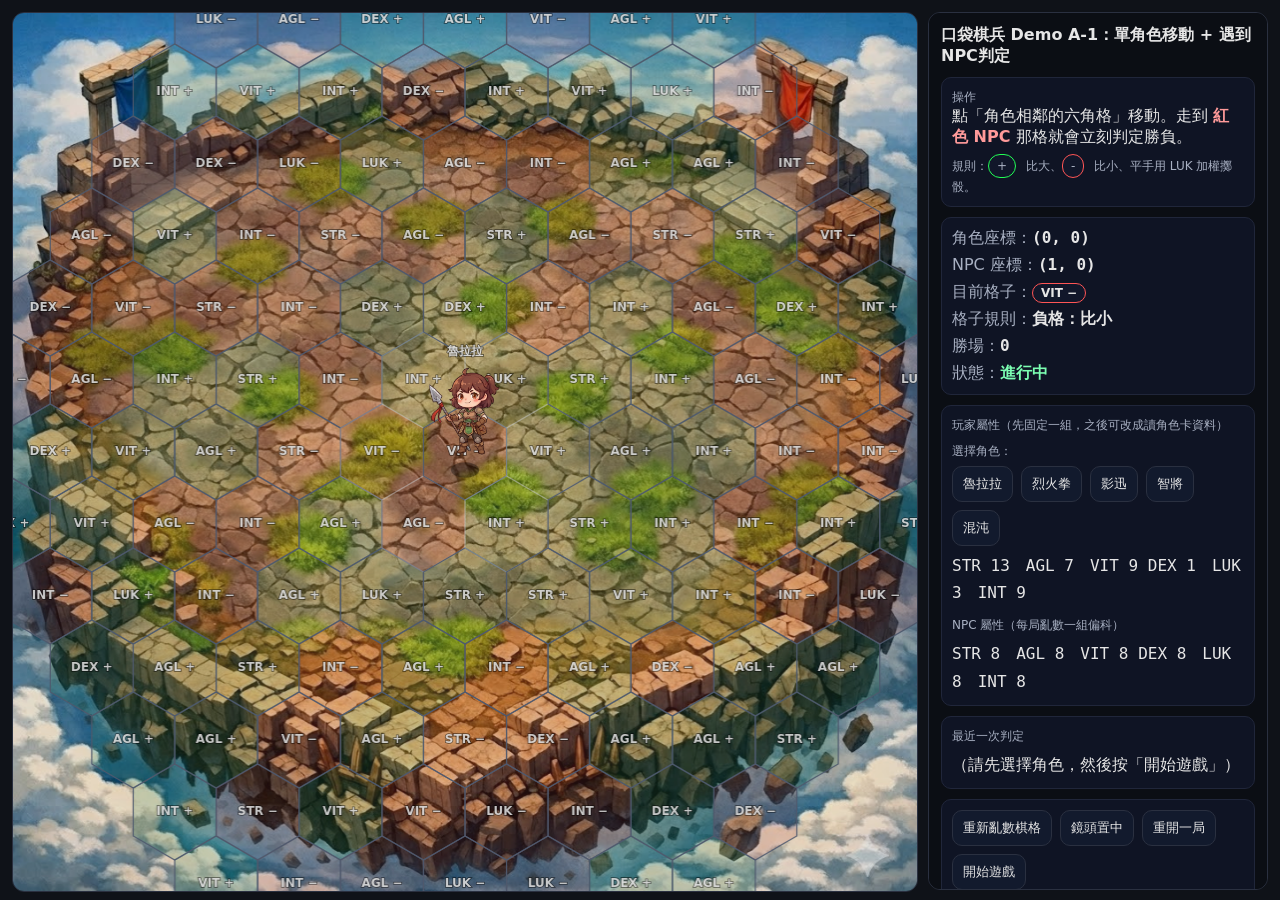
==== commit 9b2e14d9: "更名" ====
--- a/index.html
+++ b/index.html
@@ -253,6 +253,14 @@
   let overallWin = false;
   let charButtons = [];
   const CHAR_IMAGES = new Map(); // name -> Image
+  // 中文角色名稱對應的英文檔名（可修改成你希望的 ascii 檔名）
+  const CHAR_FILENAME_MAP = {
+    '魯拉拉': 'rularala.png',
+    '烈火拳': 'liehuoquan.png',
+    '影迅':   'yingxun.png',
+    '智將':   'zhijiang.png',
+    '混沌':   'hundun.png',
+  };
   let npcRiskChance = 0.75; // NPC 有機率選擇劣勢或重疊（可由面板滑桿調整，預設 75%）
   let npcAggroChance = 0.08; // 每回合有小機率選一隻 NPC 追求優勢格並嘗試擊殺玩家（預設 8%）
   // difficulty presets map
@@ -544,11 +552,20 @@
   function loadCharImages() {
     for (const c of CHARS) {
       const name = c.name;
-      const path = `image/${name}.png`;
+      const eng = CHAR_FILENAME_MAP[name];
+      const tryPath = eng ? `image/${eng}` : null;
+      const fallbackPath = `image/${name}.png`;
       const img = new Image();
+      let triedFallback = false;
       img.onload = () => { CHAR_IMAGES.set(name, img); };
-      img.onerror = () => { /* 忽略不存在的檔案，會回退至預設圓形繪製 */ };
-      img.src = encodeURI(path);
+      img.onerror = () => {
+        if (!triedFallback) {
+          triedFallback = true;
+          img.onerror = () => { /* final fail */ };
+          img.src = encodeURI(fallbackPath);
+        }
+      };
+      img.src = encodeURI(tryPath || fallbackPath);
     }
   }
 
@@ -1341,4 +1358,4 @@
 })();
 </script>
 </body>
-</html>
+</html>
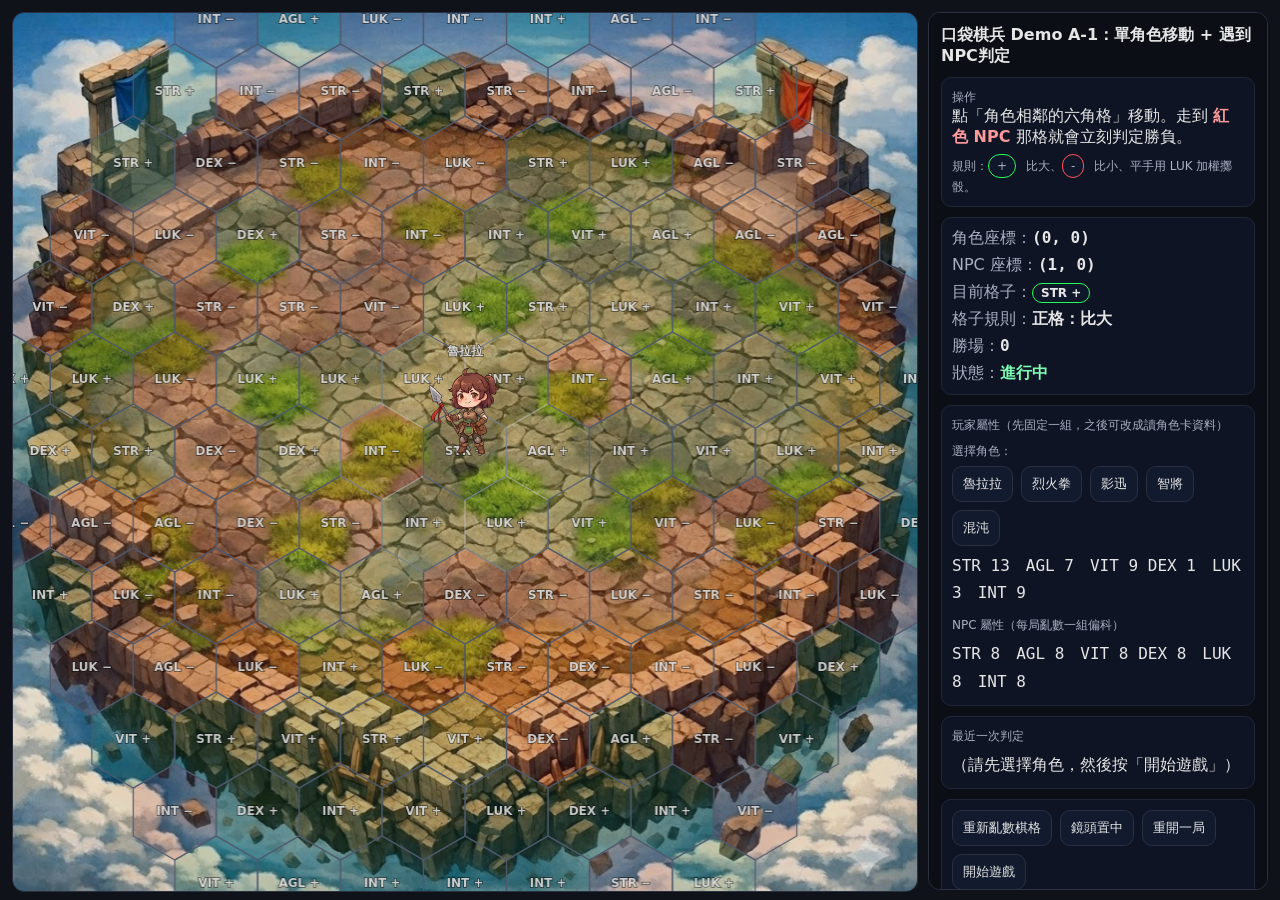
==== commit ee993226: "Merge branch 'main' of https://github.com/OtakuSoren/Pocket_Pawns" ====
--- a/index.html
+++ b/index.html
@@ -1358,4 +1358,4 @@
 })();
 </script>
 </body>
-</html>+</html>
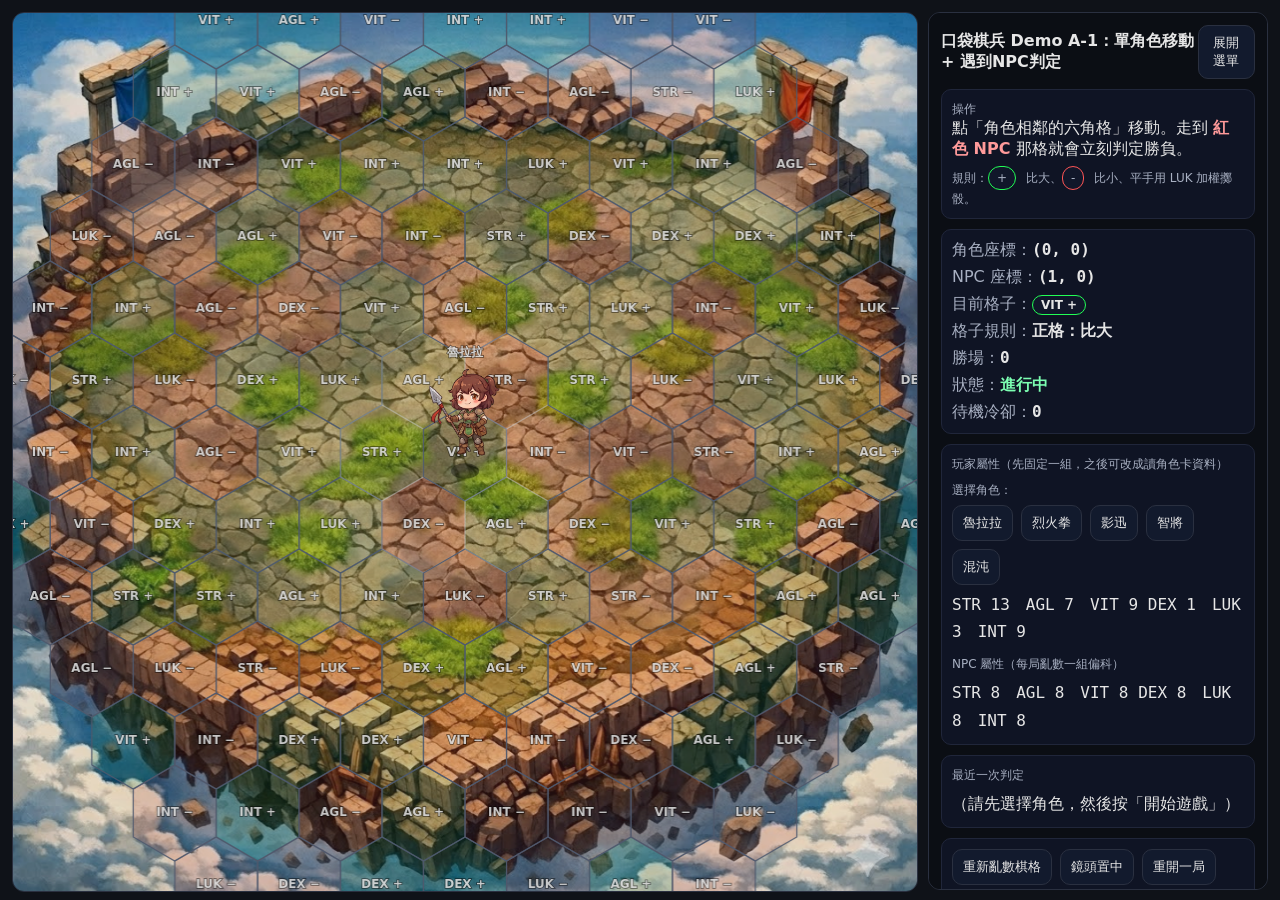
==== commit 45576a96: "口袋棋兵 2.0" ====
--- a/index.html
+++ b/index.html
@@ -1,55 +1,21 @@
-<!doctype html>
+﻿<!doctype html>
 <html lang="zh-Hant">
 <head>
   <meta charset="utf-8" />
   <meta name="viewport" content="width=device-width, initial-scale=1" />
   <title>口袋棋兵 Demo A-1：單角色移動 + 遇到NPC判定</title>
-  <style>
-    html, body { height: 100%; margin: 0; background:#0f1218; color:#e6e6e6; font-family: system-ui, -apple-system, "Noto Sans TC", sans-serif; }
-    #wrap { display: grid; grid-template-columns: 1fr 340px; gap: 12px; height: 100%; padding: 12px; box-sizing: border-box; }
-    #game { background: #0b0e14; border: 1px solid #2a3040; border-radius: 12px; width: 100%; height: 100%; display:block; }
-    #panel { border: 1px solid #2a3040; border-radius: 12px; padding: 12px; background:#0b0e14; overflow:auto; }
-    h1 { font-size: 16px; margin: 0 0 10px; }
-    .row { margin: 10px 0; padding: 10px; border: 1px solid #20263a; border-radius: 10px; background:#0f1424; }
-    .muted { color:#a8b0c2; font-size: 12px; line-height: 1.5; }
-    .btns { display:flex; gap:8px; flex-wrap: wrap; }
-    button {
-      border: 1px solid #2a3040; background:#121a2d; color:#e6e6e6;
-      padding: 8px 10px; border-radius: 10px; cursor:pointer;
-    }
-    button:hover { filter: brightness(1.12); }
-    .k { color:#a8b0c2; }
-    .v { font-weight: 700; }
-    .tag { display:inline-block; padding:2px 8px; border:1px solid #2a3040; border-radius: 999px; font-size:12px; margin-right:6px; background:#11172a; }
-    .good { border-color:#2f5; }
-    .bad { border-color:#f55; }
-    .mono { font-family: ui-monospace, SFMono-Regular, Menlo, Consolas, monospace; }
-    .ok { color:#7CFFB2; font-weight: 700; }
-    .ng { color:#FF9A9A; font-weight: 700; }
-    .warn { color:#ffd37a; font-weight: 700; }
-    .charTooltip {
-      position: fixed;
-      pointer-events: none;
-      background: rgba(12,14,20,0.92);
-      color: #e6e6e6;
-      border: 1px solid rgba(60,70,90,0.9);
-      padding: 8px 10px;
-      border-radius: 8px;
-      font-size: 12px;
-      white-space: pre;
-      box-shadow: 0 6px 18px rgba(0,0,0,0.6);
-      z-index: 9999;
-      display: none;
-    }
-  </style>
+  <link rel="stylesheet" href="css/style.css" />
 </head>
 <body>
-  <audio id="bgm" src="sound/BGM.mp3" preload="auto" loop></audio>
+  <audio id="bgm" preload="auto"></audio>
 <div id="wrap">
   <canvas id="game"></canvas>
 
   <div id="panel">
-    <h1>口袋棋兵 Demo A-1：單角色移動 + 遇到NPC判定</h1>
+    <div style="display:flex; justify-content:space-between; align-items:center;">
+      <h1 style="margin:0; font-size:16px;">口袋棋兵 Demo A-1：單角色移動 + 遇到NPC判定</h1>
+      <button id="panelToggle" style="display:none;">展開選單</button>
+    </div>
 
     <div class="row">
       <div class="muted">操作</div>
@@ -64,6 +30,7 @@
       <div style="margin-top:6px;"><span class="k">格子規則：</span><span class="v" id="ruleTxt">-</span></div>
       <div style="margin-top:6px;"><span class="k">勝場：</span><span class="v mono" id="winTxt">0</span></div>
       <div style="margin-top:6px;"><span class="k">狀態：</span><span class="v" id="stateTxt"><span class="ok">進行中</span></span></div>
+      <div style="margin-top:6px;"><span class="k">待機冷卻：</span><span class="v mono" id="waitCdTxt">0</span></div>
     </div>
 
     <div class="row">
@@ -122,1240 +89,7 @@
     </div>
   </div>
 </div>
-
-<script>
-(() => {
-  // Background music: 嘗試自動播放，若被瀏覽器攔截則在使用者互動後解鎖播放
-  const bgm = document.getElementById('bgm');
-  if (bgm) {
-    try { bgm.volume = 0.6; } catch (e) {}
-    bgm.loop = true;
-
-    // 載入儲存的音量（若存在），並同步到 UI
-    const saved = localStorage.getItem('ppf_bgm_volume');
-    const initialVol = saved !== null ? Number(saved) : 0.6;
-    if (!Number.isNaN(initialVol)) bgm.volume = initialVol;
-
-    const volEl = document.getElementById('bgmVolume');
-    const volTxt = document.getElementById('bgmVolTxt');
-    const muteBtn = document.getElementById('bgmMute');
-    const updateVolUI = (v) => {
-      if (volEl) volEl.value = String(Math.round(v*100));
-      if (volTxt) volTxt.textContent = Math.round(v*100) + '%';
-      if (muteBtn) muteBtn.textContent = (v>0 ? '靜音' : '還原');
-    };
-    updateVolUI(bgm.volume);
-
-    if (volEl) {
-      volEl.addEventListener('input', (e) => {
-        const v = Number(e.target.value) / 100;
-        bgm.volume = v;
-        localStorage.setItem('ppf_bgm_volume', String(v));
-        updateVolUI(v);
-      });
-    }
-
-    if (muteBtn) {
-      let prevVol = bgm.volume || 0.6;
-      muteBtn.addEventListener('click', () => {
-        if (bgm.volume > 0) { prevVol = bgm.volume; bgm.volume = 0; localStorage.setItem('ppf_bgm_volume', '0'); }
-        else { bgm.volume = prevVol || 0.6; localStorage.setItem('ppf_bgm_volume', String(bgm.volume)); }
-        updateVolUI(bgm.volume);
-      });
-    }
-
-    const playPromise = bgm.play();
-    if (playPromise && playPromise.catch) {
-      playPromise.catch(() => {
-        const unlock = () => { bgm.play().catch(()=>{}); document.removeEventListener('click', unlock); };
-        document.addEventListener('click', unlock);
-      });
-    }
-  }
-
-  const canvas = document.getElementById('game');
-  const ctx = canvas.getContext('2d');
-
-  const HUD = {
-    posTxt: document.getElementById('posTxt'),
-    npcPosTxt: document.getElementById('npcPosTxt'),
-    tileTxt: document.getElementById('tileTxt'),
-    ruleTxt: document.getElementById('ruleTxt'),
-    statsTxt: document.getElementById('statsTxt'),
-    npcStatsTxt: document.getElementById('npcStatsTxt'),
-    logTxt: document.getElementById('logTxt'),
-    winTxt: document.getElementById('winTxt'),
-    stateTxt: document.getElementById('stateTxt'),
-  };
-
-  // tooltip element for hovering characters
-  const charTooltip = document.createElement('div');
-  charTooltip.className = 'charTooltip';
-  document.body.appendChild(charTooltip);
-
-  const STATS = ["STR","AGL","VIT","DEX","LUK","INT"];
-
-  // 角色名單（固定數值）
-  const CHARS = [
-    { name: '魯拉拉', stats: { STR:13, AGL:7, VIT:9, DEX:1, LUK:3, INT:9 } },
-    { name: '烈火拳', stats: { STR:16, AGL:4, VIT:10, DEX:2, LUK:1, INT:3 } },
-    { name: '影迅',   stats: { STR:5,  AGL:17,VIT:6, DEX:12, LUK:8, INT:4 } },
-    { name: '智將',   stats: { STR:4,  AGL:6, VIT:8, DEX:7, LUK:5, INT:18} },
-    { name: '混沌',   stats: { STR:8,  AGL:8, VIT:8, DEX:8, LUK:8, INT:8 } },
-  ];
-
-  let selectedChar = CHARS[0].name;
-
-  // 玩家（你這張卡的數值先硬編）
-  const player = {
-    name: "靜永月",
-    stats: { STR:13, AGL:7, VIT:9, DEX:1, LUK:3, INT:9 },
-    q: 0, r: 0,
-    x: 0, y: 0, tx: 0, ty: 0,
-    moving: false,
-  };
-
-  // NPC（紅色，亂數偏科）
-  const npc = {
-    name: "紅衣對手",
-    stats: { STR:8, AGL:8, VIT:8, DEX:8, LUK:8, INT:8 },
-    q: 1, r: 0,
-    x: 0, y: 0, tx: 0, ty: 0,
-    intent: null,
-    moving: false,
-  };
-
-  // 多個 NPC（來自其餘角色）
-  let npcList = [];
-
-  let wins = 0;
-  let gameOver = false;
-
-  // 盤面參數
-  let R = 6;       // 半徑（從 4 -> 6，格數由 61 增加到 127）
-  let HEX = 48;    // 六角半徑像素（放大六角尺寸）
-  const cam = { x: 0, y: 0, zoom: 1 };
-  let hoverKey = null;
-  let tiles = new Map();
-  let turnActive = false;
-  // 背景設定
-  let boardBgMode = 'none'; // 'none' | 'grid' | 'paper' | 'image'
-  let boardBgImage = null; // Image object when custom uploaded
-  let boardBgFollowCam = true; // background will translate with camera
-  let boardBgParallax = 0.9; // parallax factor (1.0 = exactly same speed)
-  // 文字可讀模式：'stroke' 使用描邊（原始），'cool' 使用冷色半透底 + 反向深色文字
-  let textReadMode = 'stroke';
-  // 專案內可用圖片（由 repo 中 image/background/ 掃描並寫入，為相對路徑）
-  const PROJECT_IMAGES = [
-    "image/background/ChatGPT Image 2026年2月28日 下午05_11_02.png"
-  ];
-  let inGame = false;
-  let overallWin = false;
-  let charButtons = [];
-  const CHAR_IMAGES = new Map(); // name -> Image
-  // 中文角色名稱對應的英文檔名（可修改成你希望的 ascii 檔名）
-  const CHAR_FILENAME_MAP = {
-    '魯拉拉': 'rularala.png',
-    '烈火拳': 'liehuoquan.png',
-    '影迅':   'yingxun.png',
-    '智將':   'zhijiang.png',
-    '混沌':   'hundun.png',
-  };
-  let npcRiskChance = 0.75; // NPC 有機率選擇劣勢或重疊（可由面板滑桿調整，預設 75%）
-  let npcAggroChance = 0.08; // 每回合有小機率選一隻 NPC 追求優勢格並嘗試擊殺玩家（預設 8%）
-  // difficulty presets map
-  const DIFFICULTY_PRESETS = { low: 0.25, medium: 0.6, high: 0.95 };
-
-  // --- helper: set npc risk and update UI element if exists
-  function setNpcRiskChance(v) {
-    npcRiskChance = Number(v);
-    const pct = Math.round(npcRiskChance * 100);
-    const pctEl = document.getElementById('riskPct'); if (pctEl) pctEl.textContent = pct + '%';
-    const inEl = document.getElementById('riskInput'); if (inEl) inEl.value = String(pct);
-  }
-
-  function applyDifficulty(key) {
-    if (DIFFICULTY_PRESETS[key] !== undefined) {
-      setNpcRiskChance(DIFFICULTY_PRESETS[key]);
-      const sel = document.getElementById('difficultySelect'); if (sel) sel.value = key;
-    }
-  }
-
-  function saveSettings() {
-    const sel = document.getElementById('difficultySelect');
-    const data = { npcRiskChance: npcRiskChance, npcAggroChance: npcAggroChance, difficulty: sel ? sel.value : 'custom' };
-    try { localStorage.setItem('ppf_settings', JSON.stringify(data)); HUD.logTxt.textContent = '設定已儲存'; } catch (e) { console.warn(e); }
-  }
-
-  function loadSettings() {
-    try {
-      const raw = localStorage.getItem('ppf_settings');
-      if (!raw) return;
-      const s = JSON.parse(raw);
-      if (s && s.npcRiskChance != null) setNpcRiskChance(Number(s.npcRiskChance));
-      if (s && s.npcAggroChance != null) { npcAggroChance = Number(s.npcAggroChance); const ap = document.getElementById('aggroPct'); if (ap) ap.textContent = Math.round(npcAggroChance*100) + '%'; const ai = document.getElementById('aggroInput'); if (ai) ai.value = String(Math.round(npcAggroChance*100)); }
-      if (s && s.difficulty) {
-        const sel = document.getElementById('difficultySelect'); if (sel) sel.value = s.difficulty;
-      }
-    } catch (e) { console.warn(e); }
-  }
-
-  function resetDefaults() { applyDifficulty('medium'); saveSettings(); }
-
-  // ====== Hex Axial ======
-  const keyOf = (q,r) => `${q},${r}`;
-
-  function axialToPixel(q, r) {
-    const x = HEX * (Math.sqrt(3) * q + Math.sqrt(3)/2 * r);
-    const y = HEX * (3/2 * r);
-    return { x, y };
-  }
-
-  function pixelToAxial(px, py) {
-    const q = (Math.sqrt(3)/3 * px - 1/3 * py) / HEX;
-    const r = (2/3 * py) / HEX;
-    return hexRound(q, r);
-  }
-
-  function hexRound(q, r) {
-    let x = q, z = r, y = -x - z;
-    let rx = Math.round(x), ry = Math.round(y), rz = Math.round(z);
-    const x_diff = Math.abs(rx - x), y_diff = Math.abs(ry - y), z_diff = Math.abs(rz - z);
-    if (x_diff > y_diff && x_diff > z_diff) rx = -ry - rz;
-    else if (y_diff > z_diff) ry = -rx - rz;
-    else rz = -rx - ry;
-    return { q: rx, r: rz };
-  }
-
-  function dist(aq, ar, bq, br) {
-    const dq = aq - bq;
-    const dr = ar - br;
-    return (Math.abs(dq) + Math.abs(dq + dr) + Math.abs(dr)) / 2;
-  }
-
-  function inBoard(q,r) { return dist(0,0,q,r) <= R; }
-
-  // ====== 產生盤面 ======
-  function regenTiles() {
-    tiles = new Map();
-    for (let q = -R; q <= R; q++) {
-      for (let r = -R; r <= R; r++) {
-        if (!inBoard(q,r)) continue;
-        const stat = STATS[(Math.random()*STATS.length)|0];
-        const sign = Math.random() < 0.5 ? 1 : -1;
-        tiles.set(keyOf(q,r), { stat, sign });
-      }
-    }
-    updateHUD();
-  }
-
-  // 初始化角色選單按鈕
-  function buildCharButtons() {
-    const wrap = document.getElementById('charBtns');
-    wrap.innerHTML = '';
-    charButtons = [];
-    for (const c of CHARS) {
-      const b = document.createElement('button');
-      b.textContent = c.name;
-      b.addEventListener('click', () => {
-        if (inGame) return;
-        selectedChar = c.name;
-        // 更新玩家 stats 與名稱顯示
-        player.name = c.name;
-        player.stats = Object.assign({}, c.stats);
-        updateHUD();
-      });
-      wrap.appendChild(b);
-      charButtons.push(b);
-    }
-  }
-
-  // ====== 隨機一個合法格（可避開某座標） ======
-  function randomTile(excludes = new Set()) {
-    const keys = Array.from(tiles.keys()).filter(k => !excludes.has(k));
-    return keys[(Math.random()*keys.length)|0];
-  }
-
-  // 在盤面隨機放置 npcList（取 CHARS 中非玩家的角色）
-  function placeNpcList() {
-    npcList = [];
-    const ex = new Set([ keyOf(player.q, player.r) ]);
-    const pool = CHARS.filter(c => c.name !== selectedChar).slice();
-    for (const c of pool) {
-      const k = randomTile(ex);
-      ex.add(k);
-      const [nq,nr] = k.split(',').map(Number);
-      const np = axialToPixel(nq, nr);
-      npcList.push({ name: c.name, stats: Object.assign({}, c.stats), q: nq, r: nr, x: np.x, y: np.y, tx: np.x, ty: np.y, intent: null, moving: false });
-    }
-  }
-
-  // ====== NPC 屬性：做出偏科但可玩 ======
-  function rollNpcStats() {
-    // 先全部 4~10
-    const s = {};
-    for (const k of STATS) s[k] = 4 + ((Math.random()*7)|0);
-
-    // 再選 2 個屬性強化（12~18）
-    const picks = STATS.slice().sort(() => Math.random()-0.5).slice(0,2);
-    for (const k of picks) s[k] = 12 + ((Math.random()*7)|0);
-
-    // 再選 1 個屬性弱化（1~4）
-    const weak = STATS.filter(x => !picks.includes(x))[(Math.random()*4)|0];
-    s[weak] = 1 + ((Math.random()*4)|0);
-
-    npc.stats = s;
-  }
-
-  // ====== 世界<->螢幕 ======
-  function worldToScreen(wx, wy) {
-    return { x: (wx + cam.x) * cam.zoom + canvas.width/2,
-             y: (wy + cam.y) * cam.zoom + canvas.height/2 };
-  }
-  function screenToWorld(sx, sy) {
-    return { x: (sx - canvas.width/2) / cam.zoom - cam.x,
-             y: (sy - canvas.height/2) / cam.zoom - cam.y };
-  }
-
-  // ====== HUD ======
-  function fmtStats(stats) {
-    return `STR ${stats.STR}　AGL ${stats.AGL}　VIT ${stats.VIT}\nDEX ${stats.DEX}　LUK ${stats.LUK}　INT ${stats.INT}`;
-  }
-
-  function updateHUD() {
-    HUD.posTxt.textContent = `(${player.q}, ${player.r})`;
-    HUD.npcPosTxt.textContent = npcList.length ? `多名 NPC` : `(${npc.q}, ${npc.r})`;
-    HUD.winTxt.textContent = String(wins);
-    HUD.stateTxt.innerHTML = gameOver ? `<span class="ng">Game Over</span>` : `<span class="ok">進行中</span>`;
-
-    const t = tiles.get(keyOf(player.q, player.r));
-    if (t) {
-      const signTxt = t.sign === 1 ? "+" : "−";
-      HUD.tileTxt.innerHTML = `<span class="tag ${t.sign===1?"good":"bad"}">${t.stat} ${signTxt}</span>`;
-      HUD.ruleTxt.textContent = t.sign === 1 ? "正格：比大" : "負格：比小";
-    } else {
-      HUD.tileTxt.textContent = "-";
-      HUD.ruleTxt.textContent = "-";
-    }
-
-    HUD.statsTxt.textContent = fmtStats(player.stats);
-    HUD.npcStatsTxt.textContent = npcList.length ? npcList.map(n=>`${n.name}: ${n.stats.STR}/${n.stats.AGL}/${n.stats.VIT}/${n.stats.DEX}/${n.stats.LUK}/${n.stats.INT}`).join('\n') : fmtStats(npc.stats);
-  }
-
-  // ====== 背景繪製 ======
-  function drawBackground() {
-    // draw full-canvas background according to boardBgMode
-    if (boardBgMode === 'none') {
-      // subtle dark fill (already canvas background), do nothing
-      return;
-    }
-
-    if (boardBgMode === 'grid') {
-      // draw faint grid (spacing 跟 HEX 一致)
-      const gap = HEX; // grid spacing
-      ctx.save();
-      ctx.globalAlpha = 0.12;
-      ctx.strokeStyle = '#ffffff';
-      ctx.lineWidth = 1;
-      for (let x = 0; x < canvas.width; x += gap) {
-        ctx.beginPath(); ctx.moveTo(x, 0); ctx.lineTo(x, canvas.height); ctx.stroke();
-      }
-      for (let y = 0; y < canvas.height; y += gap) {
-        ctx.beginPath(); ctx.moveTo(0, y); ctx.lineTo(canvas.width, y); ctx.stroke();
-      }
-      ctx.restore();
-      return;
-    }
-
-    if (boardBgMode === 'wood') {
-      // wood: warm gradient + subtle grain lines
-      const g = ctx.createLinearGradient(0,0,0,canvas.height);
-      g.addColorStop(0, '#191107');
-      g.addColorStop(1, '#2b1706');
-      ctx.fillStyle = g;
-      ctx.fillRect(0,0,canvas.width,canvas.height);
-      ctx.save();
-      ctx.globalAlpha = 0.12;
-      ctx.strokeStyle = 'rgba(0,0,0,0.12)';
-      ctx.lineWidth = 1.2;
-      const lines = Math.floor(canvas.height / 18);
-      for (let i=0;i<lines;i++) {
-        const y = (i + 0.5) * (canvas.height / lines) + (Math.sin(i*0.7) * 6);
-        ctx.beginPath();
-        ctx.moveTo(0, y + Math.sin(i)*4);
-        const cp1x = canvas.width * 0.3; const cp2x = canvas.width * 0.6;
-        ctx.bezierCurveTo(cp1x, y - 8, cp2x, y + 8, canvas.width, y + Math.cos(i)*3);
-        ctx.stroke();
-      }
-      // darker streaks
-      ctx.globalAlpha = 0.06;
-      for (let s=0;s<12;s++){
-        const y = Math.random()*canvas.height;
-        ctx.beginPath(); ctx.moveTo(-40,y); ctx.lineTo(canvas.width+40, y + (Math.random()*30-15)); ctx.stroke();
-      }
-      ctx.restore();
-      return;
-    }
-
-    if (boardBgMode === 'stone') {
-      // stone: layered blotches and subtle vignette
-      ctx.fillStyle = '#0d1013';
-      ctx.fillRect(0,0,canvas.width,canvas.height);
-      ctx.save();
-      for (let i=0;i<80;i++){
-        const rw = canvas.width * (0.06 + Math.random()*0.18);
-        const rh = canvas.height * (0.04 + Math.random()*0.12);
-        const x = Math.random() * canvas.width;
-        const y = Math.random() * canvas.height;
-        const grad = ctx.createRadialGradient(x, y, 0, x, y, Math.max(rw, rh));
-        const c1 = `rgba(${60+Math.random()*30|0},${60+Math.random()*30|0},${70+Math.random()*30|0},${0.08+Math.random()*0.08})`;
-        const c2 = `rgba(${20+Math.random()*20|0},${20+Math.random()*20|0},${30+Math.random()*20|0},0)`;
-        grad.addColorStop(0, c1);
-        grad.addColorStop(1, c2);
-        ctx.fillStyle = grad;
-        ctx.beginPath(); ctx.ellipse(x, y, rw, rh, Math.random()*Math.PI, 0, Math.PI*2); ctx.fill();
-      }
-      // subtle vignette
-      const vg = ctx.createRadialGradient(canvas.width/2, canvas.height/2, Math.min(canvas.width, canvas.height)*0.2, canvas.width/2, canvas.height/2, Math.max(canvas.width, canvas.height)/1.2);
-      vg.addColorStop(0, 'rgba(0,0,0,0)'); vg.addColorStop(1, 'rgba(0,0,0,0.28)');
-      ctx.fillStyle = vg; ctx.fillRect(0,0,canvas.width,canvas.height);
-      ctx.restore();
-      return;
-    }
-
-    if (boardBgMode === 'image' && boardBgImage) {
-      const img = boardBgImage;
-      // choose cover scale so image fills canvas
-      const cw = canvas.width, ch = canvas.height;
-      const iw = img.width, ih = img.height;
-      const scale = Math.max(cw/iw, ch/ih);
-      const dw = iw * scale, dh = ih * scale;
-
-      if (boardBgFollowCam) {
-        // offset image by camera position for natural movement (parallax)
-        const ox = cam.x * cam.zoom * boardBgParallax;
-        const oy = cam.y * cam.zoom * boardBgParallax;
-        const x = (cw - dw) / 2 + ox;
-        const y = (ch - dh) / 2 + oy;
-        ctx.save(); ctx.globalAlpha = 0.92; ctx.drawImage(img, x, y, dw, dh); ctx.restore();
-      } else {
-        // static cover
-        const x = (cw - dw) / 2;
-        const y = (ch - dh) / 2;
-        ctx.save(); ctx.globalAlpha = 0.92; ctx.drawImage(img, x, y, dw, dh); ctx.restore();
-      }
-      return;
-    }
-  }
-
-  // 嘗試載入專案內每位角色對應的 PNG（檔名需與角色名稱相同，例如 魯拉拉.png）
-  function loadCharImages() {
-    for (const c of CHARS) {
-      const name = c.name;
-      const eng = CHAR_FILENAME_MAP[name];
-      const tryPath = eng ? `image/${eng}` : null;
-      const fallbackPath = `image/${name}.png`;
-      const img = new Image();
-      let triedFallback = false;
-      img.onload = () => { CHAR_IMAGES.set(name, img); };
-      img.onerror = () => {
-        if (!triedFallback) {
-          triedFallback = true;
-          img.onerror = () => { /* final fail */ };
-          img.src = encodeURI(fallbackPath);
-        }
-      };
-      img.src = encodeURI(tryPath || fallbackPath);
-    }
-  }
-
-  // ====== 判定：比大/比小，平手用 LUK 加權擲骰 ======
-  function lukTieBreak(aLuk, bLuk) {
-    // 1~20 + LUK
-    const aRoll = 1 + ((Math.random()*20)|0) + aLuk;
-    const bRoll = 1 + ((Math.random()*20)|0) + bLuk;
-    return { aRoll, bRoll, winner: aRoll === bRoll ? (Math.random()<0.5?"A":"B") : (aRoll > bRoll ? "A" : "B") };
-  }
-
-  function resolveBattle(tile, p, e) {
-    const stat = tile.stat;
-    const sign = tile.sign; // +1 比大 / -1 比小
-    const pv = p.stats[stat];
-    const ev = e.stats[stat];
-
-    let winner = null; // "P" or "E"
-    let reason = "";
-
-    if (pv === ev) {
-      const tb = lukTieBreak(p.stats.LUK, e.stats.LUK);
-      winner = (tb.winner === "A") ? "P" : "E";
-      reason = `平手 → LUK 擲骰\n玩家：d20+LUK = ${tb.aRoll}\nNPC：d20+LUK = ${tb.bRoll}`;
-    } else {
-      if (sign === 1) winner = (pv > ev) ? "P" : "E";
-      else winner = (pv < ev) ? "P" : "E";
-      reason = sign === 1 ? "正格：比大" : "負格：比小";
-    }
-
-    return { stat, sign, pv, ev, winner, reason };
-  }
-
-  // ====== 遭遇：玩家到 NPC 格子才觸發 ======
-  function onMeetNpc() {
-    // Deprecated: encounter handled in checkEncounters now.
-  }
-
-  // ====== 移動 ======
-  // 玩家嘗試移動：設定 intent（不立即變更座標），並開始本回合
-  function tryMoveTo(q, r) {
-    if (!inBoard(q,r)) return;
-    if (player.moving || npcList.some(n=>n.moving)) return;
-    if (gameOver) return;
-    if (dist(player.q, player.r, q, r) !== 1) return;
-
-    player.intent = { q, r };
-    beginTurn();
-  }
-
-  // 選擇單一 NPC 的 intent
-  // allowOverlap: 若 true，允許考慮移動到玩家目前格（即可與玩家重疊）
-  function chooseNpcIntentFor(n, reserved, allowOverlap=false, riskChance=null, aggressive=false) {
-    const opts = [];
-    // neighbours
-    const neigh = [ [1,0],[-1,0],[0,1],[0,-1],[1,-1],[-1,1] ];
-    for (const [dq,dr] of neigh) {
-      const nq = n.q + dq, nr = n.r + dr;
-      if (!inBoard(nq, nr)) continue;
-      if (dist(nq, nr, n.q, n.r) !== 1) continue;
-      const key = keyOf(nq, nr);
-      if (reserved.has(key)) continue;
-      opts.push({ q: nq, r: nr });
-    }
-
-    // 若無任何合法選項，才留原地
-    if (opts.length === 0) return { q: n.q, r: n.r, risky: false };
-
-    // 若 aggressive：尋找對 NPC 有利（advantageous）的選項
-    if (aggressive) {
-      const fav = [];
-      for (const o of opts) {
-        // 若與玩家重疊也納入考慮（殺人的機會）
-        const tile = tiles.get(keyOf(o.q, o.r));
-        if (!tile) continue;
-        const stat = tile.stat;
-        const sign = tile.sign;
-        const pv = player.stats[stat];
-        const ev = n.stats[stat];
-        if (pv !== undefined && ev !== undefined) {
-          if (sign === 1 && ev > pv) fav.push(o);
-          if (sign === -1 && ev < pv) fav.push(o);
-        }
-        // 若位置與玩家相同，且該格對 NPC 有利，也視為優先
-        if (o.q === player.q && o.r === player.r) fav.push(o);
-      }
-      if (fav.length > 0) return Object.assign(fav[(Math.random() * fav.length) | 0], { aggressive: true });
-      // 找不到優勢格，退回原始行為
-    }
-
-    // 有機率選擇「劣勢格／重疊」以讓玩家有擊殺機會（risk 動作）
-    const rc = (riskChance == null) ? npcRiskChance : riskChance;
-    if (Math.random() < rc) {
-      // 找出對 NPC 不利的選項（或直接與玩家重疊）
-      const risky = [];
-      for (const o of opts) {
-        // 若與玩家重疊視為高風險
-        if (o.q === player.q && o.r === player.r) { risky.push(o); continue; }
-        const tile = tiles.get(keyOf(o.q, o.r));
-        if (!tile) continue;
-        const stat = tile.stat;
-        const sign = tile.sign;
-        const pv = player.stats[stat];
-        const ev = n.stats[stat];
-        // 若此格對 NPC 不利（玩家在該屬性上優於 NPC），視為 risky
-        if (pv !== undefined && ev !== undefined) {
-          if (sign === 1 && pv > ev) risky.push(o);
-          if (sign === -1 && pv < ev) risky.push(o);
-        }
-      }
-      if (risky.length > 0) return Object.assign(risky[(Math.random() * risky.length) | 0], { risky: true });
-      // 若找不到 risky，仍可隨機選一格（維持亂數移動）
-    }
-
-    return Object.assign(opts[(Math.random() * opts.length) | 0], { risky: false });
-  }
-
-  // 為所有 NPC 選擇 intent（避免互相選到同一格）
-  function chooseAllNpcIntents() {
-    const reserved = new Set();
-
-    // shuffle NPC order for fairness
-    const order = npcList.slice().sort(() => Math.random() - 0.5);
-
-    // 保底：至少選一隻 NPC 為高風險（更可能重疊或選擇劣勢格）
-    const forcedIdx = order.length > 0 ? Math.floor(Math.random() * order.length) : -1;
-    // small chance to pick an aggressive NPC that will try to seek advantageous tiles to kill player
-    const aggressiveIdx = (Math.random() < npcAggroChance && order.length>0) ? Math.floor(Math.random() * order.length) : -1;
-
-    for (let i = 0; i < order.length; i++) {
-      const n = order[i];
-      // 若為 forced，則提升其風險權重與允許重疊
-      const isForced = (i === forcedIdx);
-      const isAggressive = (i === aggressiveIdx);
-      const allowOverlap = isForced ? true : (Math.random() < npcRiskChance) || isAggressive;
-      const useRiskChance = isForced ? Math.max(npcRiskChance, 0.95) : null;
-      const intent = chooseNpcIntentFor(n, reserved, allowOverlap, useRiskChance, isAggressive);
-      const idx = npcList.findIndex(x => x === n);
-      if (idx !== -1) {
-        // intent 可能帶有 .risky 標記
-        npcList[idx].intent = intent;
-        // 實際 intent 決定時，清除先前的預測（避免混淆）
-        npcList[idx].preview = null;
-        reserved.add(keyOf(intent.q, intent.r));
-      }
-    }
-  }
-
-  // 為所有 NPC 計算下一回合的預測 intent（在 NPC 靜止時顯示，讓玩家有機會預判）
-  function chooseAllNpcPreviewIntents() {
-    const reserved = new Set();
-
-    const order = npcList.slice().sort(() => Math.random() - 0.5);
-    for (const n of order) {
-      const allowOverlap = Math.random() < npcRiskChance;
-      const intent = chooseNpcIntentFor(n, reserved, allowOverlap);
-      const idx = npcList.findIndex(x => x === n);
-      if (idx !== -1) {
-        npcList[idx].preview = intent; // intent 可能帶有 .risky
-        reserved.add(keyOf(intent.q, intent.r));
-      }
-    }
-  }
-
-  // 開始回合：收集所有 intents 並開始動畫
-  function beginTurn() {
-    if (!player.intent) return;
-    // 決定所有 NPC intent
-    chooseAllNpcIntents();
-    applyIntents();
-  }
-
-  // 套用 intent：設定 tx/ty 並標記 moving（包含所有 npcList）
-  function applyIntents() {
-    // player
-    const pq = player.intent.q, pr = player.intent.r;
-    const pp = axialToPixel(pq, pr);
-    player.tx = pp.x; player.ty = pp.y;
-    player.moving = true;
-
-    // npcs
-    for (const n of npcList) {
-      if (!n.intent) n.intent = { q: n.q, r: n.r };
-      const np = axialToPixel(n.intent.q, n.intent.r);
-      n.tx = np.x; n.ty = np.y;
-      n.moving = true;
-    }
-
-    turnActive = true;
-    updateHUD();
-  }
-
-  // 回合結束：把 intent 落實到正式座標並清除 intent
-  function finishTurn() {
-    if (player.intent) {
-      player.q = player.intent.q; player.r = player.intent.r;
-      player.intent = null;
-    }
-    // 把所有 npcList 的 intent 落實
-    for (const n of npcList) {
-      if (n.intent) {
-        n.q = n.intent.q; n.r = n.intent.r;
-        n.intent = null;
-      }
-    }
-    updateHUD();
-    turnActive = false;
-    // 計算下一回合的預測 intent（在 NPC 靜止時顯示，讓玩家有機會預判）
-    if (!gameOver && inGame) chooseAllNpcPreviewIntents();
-    checkEncounters();
-  }
-
-  // 檢查遭遇（支援多 NPC）並處理結果
-  function checkEncounters() {
-    // 找到玩家所在的 NPC（若有）
-    const idx = npcList.findIndex(n => n.q === player.q && n.r === player.r);
-    if (idx === -1) return;
-
-    const target = npcList[idx];
-    const tile = tiles.get(keyOf(player.q, player.r));
-    if (!tile) return;
-
-    const res = resolveBattle(tile, player, target);
-    const signTxt = tile.sign === 1 ? "+" : "−";
-    const header = `【遭遇戰】格子：${res.stat} ${signTxt}（${tile.sign===1?"比大":"比小"}）`;
-    const line = `玩家 ${player.name}：${res.pv}   vs   NPC ${target.name}：${res.ev}`;
-    const outcome = res.winner === "P" ? "玩家勝利 ✅" : "玩家落敗 ❌";
-
-    HUD.logTxt.textContent = `${header}\n${line}\n${outcome}\n\n${res.reason}`;
-    if (res.winner === "P") {
-      wins += 1;
-      // 擊敗 NPC：從場上移除該 NPC
-      npcList.splice(idx, 1);
-      updateHUD();
-      // 檢查是否全部清除
-      if (npcList.length === 0) {
-        overallWin = true;
-        gameOver = true;
-        HUD.logTxt.textContent += "\n\n你已擊敗所有 NPC，勝利！請按「重開一局」重新選角。";
-      }
-    } else {
-      gameOver = true;
-      updateHUD();
-    }
-  }
-
-  // ====== 六角繪製 ======
-  function hexCorners(cx, cy) {
-    const pts = [];
-    for (let i=0; i<6; i++) {
-      const ang = (Math.PI/180) * (60*i - 30);
-      pts.push({ x: cx + HEX * Math.cos(ang), y: cy + HEX * Math.sin(ang) });
-    }
-    return pts;
-  }
-
-  function drawHex(cx, cy, fill, stroke, lineW=1) {
-    const pts = hexCorners(cx, cy);
-    ctx.beginPath();
-    ctx.moveTo(pts[0].x, pts[0].y);
-    for (let i=1;i<6;i++) ctx.lineTo(pts[i].x, pts[i].y);
-    ctx.closePath();
-    if (fill) { ctx.fillStyle = fill; ctx.fill(); }
-    ctx.strokeStyle = stroke;
-    ctx.lineWidth = lineW;
-    ctx.stroke();
-  }
-
-  function drawText(txt, x, y, size=12, color="#e6e6e6", bold=false) {
-    ctx.font = `${bold ? "700 " : ""}${size}px system-ui, -apple-system, "Noto Sans TC", sans-serif`;
-    ctx.textAlign = "center";
-    ctx.textBaseline = "middle";
-    if (textReadMode === 'cool') {
-      const metrics = ctx.measureText(txt);
-      const textWidth = metrics.width;
-      const padX = size * 0.6;
-      const padY = size * 0.5;
-      const w = textWidth + padX * 2;
-      const h = size + padY * 2;
-      const rx = Math.max(6, size * 0.4);
-      ctx.save();
-      ctx.fillStyle = 'rgba(100,150,220,0.16)';
-      roundRect(ctx, x - w/2, y - h/2, w, h, rx);
-      ctx.fill();
-      ctx.strokeStyle = 'rgba(255,255,255,0.06)';
-      ctx.lineWidth = 1;
-      ctx.stroke();
-      ctx.restore();
-      ctx.fillStyle = '#071226';
-      ctx.fillText(txt, x, y);
-    } else {
-      ctx.fillStyle = color;
-      // draw subtle stroke for readability
-      ctx.lineWidth = Math.max(1, size * 0.12);
-      ctx.strokeStyle = 'rgba(0,0,0,0.55)';
-      ctx.strokeText(txt, x, y);
-      ctx.fillText(txt, x, y);
-    }
-  }
-
-  // helper: draw rounded rect path (does not fill/stroke)
-  function roundRect(ctx, x, y, w, h, r) {
-    const radius = Math.min(r, w/2, h/2);
-    ctx.beginPath();
-    ctx.moveTo(x + radius, y);
-    ctx.lineTo(x + w - radius, y);
-    ctx.quadraticCurveTo(x + w, y, x + w, y + radius);
-    ctx.lineTo(x + w, y + h - radius);
-    ctx.quadraticCurveTo(x + w, y + h, x + w - radius, y + h);
-    ctx.lineTo(x + radius, y + h);
-    ctx.quadraticCurveTo(x, y + h, x, y + h - radius);
-    ctx.lineTo(x, y + radius);
-    ctx.quadraticCurveTo(x, y, x + radius, y);
-    ctx.closePath();
-  }
-
-  // ====== Resize / Camera ======
-  function resize() {
-    const rect = canvas.getBoundingClientRect();
-    canvas.width = Math.floor(rect.width * devicePixelRatio);
-    canvas.height = Math.floor(rect.height * devicePixelRatio);
-    ctx.setTransform(devicePixelRatio, 0, 0, devicePixelRatio, 0, 0);
-  }
-
-  function recenter() {
-    const p = axialToPixel(player.q, player.r);
-    cam.x = -p.x;
-    cam.y = -p.y;
-  }
-
-  // ====== 初始化/重開 ======
-  function restart() {
-    // reset to pre-game selection state
-    gameOver = false;
-    overallWin = false;
-    wins = 0;
-    HUD.logTxt.textContent = "（請先選擇角色，然後按「開始遊戲」）";
-
-    regenTiles();
-
-    // 玩家起點
-    player.q = 0; player.r = 0;
-    let p = axialToPixel(player.q, player.r);
-    player.x = player.tx = p.x;
-    player.y = player.ty = p.y;
-    player.moving = false;
-    player.intent = null;
-
-    // clear NPCs until game starts
-    npcList = [];
-
-    turnActive = false;
-    inGame = false;
-    // enable character buttons
-    for (const b of charButtons) b.disabled = false;
-
-    recenter();
-    updateHUD();
-  }
-
-  // 開始遊戲：鎖定選角並放置 NPC
-  function startGame() {
-    if (inGame) return;
-    // 必須先選角
-    const def = CHARS.find(c=>c.name===selectedChar);
-    if (!def) { alert('請先選擇角色'); return; }
-    // lock in
-    player.name = def.name;
-    player.stats = Object.assign({}, def.stats);
-    // place NPCs
-    placeNpcList();
-    inGame = true;
-    gameOver = false;
-    overallWin = false;
-    wins = 0;
-    HUD.logTxt.textContent = '遊戲開始！';
-    // disable char buttons
-    for (const b of charButtons) b.disabled = true;
-    recenter();
-    updateHUD();
-  }
-
-  // ====== 互動 ======
-  canvas.addEventListener('mousemove', (e) => {
-    const rect = canvas.getBoundingClientRect();
-    const sx = e.clientX - rect.left;
-    const sy = e.clientY - rect.top;
-    const w = screenToWorld(sx, sy);
-    const a = pixelToAxial(w.x, w.y);
-    const k = keyOf(a.q, a.r);
-    hoverKey = tiles.has(k) ? k : null;
-
-    // 顯示角色 tooltip（若滑鼠靠近玩家或任一 NPC）
-    const clientX = e.clientX, clientY = e.clientY;
-    let shown = false;
-    // check player
-    const psp = worldToScreen(player.x, player.y);
-    const pd = Math.hypot(psp.x - sx, psp.y - sy);
-    if (pd <= 20) {
-      charTooltip.style.left = (clientX + 12) + 'px';
-      charTooltip.style.top = (clientY + 12) + 'px';
-      charTooltip.textContent = `${player.name}\n${fmtStats(player.stats)}`;
-      charTooltip.style.display = 'block';
-      shown = true;
-    } else {
-      // check NPCs
-      for (const n of npcList) {
-        const nsp = worldToScreen(n.x, n.y);
-        const nd = Math.hypot(nsp.x - sx, nsp.y - sy);
-        if (nd <= 20) {
-          charTooltip.style.left = (clientX + 12) + 'px';
-          charTooltip.style.top = (clientY + 12) + 'px';
-          charTooltip.textContent = `${n.name}\nSTR ${n.stats.STR} AGL ${n.stats.AGL} VIT ${n.stats.VIT}\nDEX ${n.stats.DEX} LUK ${n.stats.LUK} INT ${n.stats.INT}`;
-          charTooltip.style.display = 'block';
-          shown = true;
-          break;
-        }
-      }
-    }
-    if (!shown) charTooltip.style.display = 'none';
-  });
-
-  canvas.addEventListener('mouseleave', () => { charTooltip.style.display = 'none'; });
-
-  canvas.addEventListener('click', (e) => {
-    const rect = canvas.getBoundingClientRect();
-    const sx = e.clientX - rect.left;
-    const sy = e.clientY - rect.top;
-    const w = screenToWorld(sx, sy);
-    const a = pixelToAxial(w.x, w.y);
-    tryMoveTo(a.q, a.r);
-  });
-
-  // 鍵盤 WASD 控制：W 上 (0,-1), S 下 (0,1), A 左 (-1,0), D 右 (1,0)
-  window.addEventListener('keydown', (e) => {
-    // 不在輸入欄時才攔截
-    const tag = document.activeElement && document.activeElement.tagName;
-    if (tag === 'INPUT' || tag === 'TEXTAREA' || document.activeElement.isContentEditable) return;
-    if (!inGame || gameOver) return;
-    const k = e.key.toLowerCase();
-    const map = { 'w': [0,-1], 's': [0,1], 'a': [-1,0], 'd': [1,0] };
-    if (!(k in map)) return;
-    const [dq, dr] = map[k];
-    const nq = player.q + dq, nr = player.r + dr;
-    tryMoveTo(nq, nr);
-  });
-
-  // 背景按鈕與上傳
-  document.getElementById('bgNone').addEventListener('click', () => { boardBgMode = 'none'; boardBgImage = null; });
-  document.getElementById('bgGrid').addEventListener('click', () => { boardBgMode = 'grid'; boardBgImage = null; });
-  document.getElementById('bgWood').addEventListener('click', () => { boardBgMode = 'wood'; boardBgImage = null; });
-  document.getElementById('bgStone').addEventListener('click', () => { boardBgMode = 'stone'; boardBgImage = null; });
-  document.getElementById('toggleTextMode').addEventListener('click', () => {
-    const btn = document.getElementById('toggleTextMode');
-    textReadMode = (textReadMode === 'stroke') ? 'cool' : 'stroke';
-    btn.textContent = textReadMode === 'stroke' ? '文字可讀模式：描邊' : '文字可讀模式：冷透底';
-  });
-  document.getElementById('bgFile').addEventListener('change', (ev) => {
-    const f = ev.target.files && ev.target.files[0];
-    if (!f) return;
-    const img = new Image();
-    img.onload = () => { boardBgImage = img; boardBgMode = 'image'; URL.revokeObjectURL(img._url); };
-    img.onerror = () => { alert('載入圖片失敗'); };
-    img._url = URL.createObjectURL(f);
-    img.src = img._url;
-  });
-
-  window.addEventListener('resize', resize);
-
-  document.getElementById('regen').addEventListener('click', () => {
-    regenTiles();
-    updateHUD();
-  });
-  document.getElementById('recenter').addEventListener('click', recenter);
-  document.getElementById('restart').addEventListener('click', restart);
-
-  // ====== Render Loop ======
-  function loop() {
-    const speed = 0.18;
-
-    // 玩家動畫
-    player.x += (player.tx - player.x) * speed;
-    player.y += (player.ty - player.y) * speed;
-    const pdx = Math.abs(player.tx - player.x);
-    const pdy = Math.abs(player.ty - player.y);
-    if (player.moving && pdx < 0.2 && pdy < 0.2) {
-      player.x = player.tx; player.y = player.ty;
-      player.moving = false;
-    }
-    
-    // NPCs 動畫
-    for (const n of npcList) {
-      if (!n.moving) continue;
-      n.x += (n.tx - n.x) * speed;
-      n.y += (n.ty - n.y) * speed;
-      const ndx = Math.abs(n.tx - n.x);
-      const ndy = Math.abs(n.ty - n.y);
-      if (ndx < 0.2 && ndy < 0.2) {
-        n.x = n.tx; n.y = n.ty; n.moving = false;
-      }
-    }
-
-    // 回合完成：玩家與所有 NPC 動畫皆完成且曾經有回合在進行
-    if (turnActive && !player.moving && npcList.every(n => !n.moving)) {
-      finishTurn();
-    }
-
-    // 相機柔跟
-    const targetCamX = -player.x;
-    const targetCamY = -player.y;
-    cam.x += (targetCamX - cam.x) * 0.08;
-    cam.y += (targetCamY - cam.y) * 0.08;
-
-    draw();
-    requestAnimationFrame(loop);
-  }
-
-  function draw() {
-    ctx.clearRect(0, 0, canvas.width, canvas.height);
-    ctx.fillStyle = "#0b0e14";
-    ctx.fillRect(0,0,canvas.width,canvas.height);
-
-    // 背景圖層（在 tiles 下方）
-    drawBackground();
-
-    // draw tiles
-    for (const [k, t] of tiles.entries()) {
-      const [q,r] = k.split(',').map(Number);
-      const wp = axialToPixel(q, r);
-      const sp = worldToScreen(wp.x, wp.y);
-
-      const fill = t.sign === 1 ? "rgba(60, 140, 90, 0.20)" : "rgba(170, 70, 70, 0.18)";
-      let stroke = "rgba(80, 90, 110, 0.95)";
-      let lw = 1.2;
-
-      if (hoverKey === k) { stroke = "rgba(230, 230, 230, 0.9)"; lw = 2; }
-
-      // 可走相鄰格提示
-      if (!player.moving && !gameOver && dist(player.q, player.r, q, r) === 1) {
-        stroke = "rgba(200, 200, 200, 0.35)";
-      }
-
-      // 若此格有 NPC（任一）則標記
-      if (npcList.some(n=>n.q===q && n.r===r)) {
-        lw = 2;
-        stroke = "rgba(255, 120, 120, 0.9)";
-      }
-
-      drawHex(sp.x, sp.y, fill, stroke, lw);
-
-      const signTxt = t.sign === 1 ? "+" : "−";
-      drawText(`${t.stat} ${signTxt}`, sp.x, sp.y, 12, "rgba(230,230,230,0.85)", true);
-    }
-
-    // draw NPC (red)
-    // draw NPCs
-    for (const n of npcList) {
-      // draw preview (顯示 NPC 在靜止時的下一步預判)
-      if (n.preview && !n.moving) {
-        const tp = axialToPixel(n.preview.q, n.preview.r);
-        const tsp = worldToScreen(tp.x, tp.y);
-        ctx.save();
-        ctx.setLineDash([6,6]);
-        ctx.beginPath();
-        ctx.arc(tsp.x, tsp.y, HEX * 0.85, 0, Math.PI * 2);
-          ctx.strokeStyle = n.preview.risky ? 'rgba(255,110,110,0.95)' : (n.preview.aggressive ? 'rgba(255,160,60,0.95)' : 'rgba(120,180,255,0.95)');
-        ctx.lineWidth = 2.5;
-        ctx.stroke();
-        ctx.restore();
-      }
-      // 若此 NPC 的 intent 被判定為 risky（本回合實際 intent），於目標格畫顯眼圓環
-      if (n.intent && n.intent.risky) {
-        const tp2 = axialToPixel(n.intent.q, n.intent.r);
-        const tsp2 = worldToScreen(tp2.x, tp2.y);
-        ctx.save();
-        ctx.setLineDash([8,6]);
-        ctx.beginPath();
-        ctx.arc(tsp2.x, tsp2.y, HEX * 0.95, 0, Math.PI * 2);
-        ctx.strokeStyle = 'rgba(255,110,110,0.95)';
-        ctx.lineWidth = 3;
-        ctx.stroke();
-        ctx.restore();
-      }
-      const sp = worldToScreen(n.x, n.y);
-      const img = CHAR_IMAGES.get(n.name);
-      if (img && img.complete && img.naturalWidth) {
-        // draw image with bottom-center anchored to tile (小幅上移以避開陰影)
-        const targetH = HEX * 2; // 高度為兩格高
-        const scale = targetH / img.naturalHeight;
-        const drawW = img.naturalWidth * scale;
-        const drawH = targetH;
-        const drawX = sp.x - drawW / 2;
-        const drawY = sp.y - drawH + 8; // 圖底部對齊格子，往上 8px 讓陰影露出
-
-        // shadow below
-        ctx.beginPath();
-        ctx.ellipse(sp.x, sp.y + 18, Math.max(12, drawW * 0.18), Math.max(6, drawH * 0.08), 0, 0, Math.PI*2);
-        ctx.fillStyle = "rgba(0,0,0,0.35)";
-        ctx.fill();
-
-        ctx.drawImage(img, drawX, drawY, drawW, drawH);
-        drawText(n.name, sp.x, drawY - 12, 12, "rgba(255,200,200,0.95)", true);
-      } else {
-        // fallback: 原本的圓形繪製
-        // shadow
-        ctx.beginPath();
-        ctx.ellipse(sp.x, sp.y + 18, 16, 6, 0, 0, Math.PI*2);
-        ctx.fillStyle = "rgba(0,0,0,0.35)";
-        ctx.fill();
-
-        ctx.beginPath();
-        ctx.arc(sp.x, sp.y, 16, 0, Math.PI*2);
-        ctx.fillStyle = "#ff8a8a";
-        ctx.fill();
-        ctx.lineWidth = 2;
-        ctx.strokeStyle = "rgba(60,20,20,0.95)";
-        ctx.stroke();
-
-        drawText(n.name, sp.x, sp.y - 30, 12, "rgba(255,200,200,0.95)", true);
-      }
-    }
-
-    // draw Player
-    {
-      const sp = worldToScreen(player.x, player.y);
-      const img = CHAR_IMAGES.get(player.name);
-      if (img && img.complete && img.naturalWidth) {
-        const targetH = HEX * 2; // 高度為兩格高
-        const scale = targetH / img.naturalHeight;
-        const drawW = img.naturalWidth * scale;
-        const drawH = targetH;
-        const drawX = sp.x - drawW / 2;
-        const drawY = sp.y - drawH + 8;
-
-        // shadow
-        ctx.beginPath();
-        ctx.ellipse(sp.x, sp.y + 18, Math.max(12, drawW * 0.18), Math.max(6, drawH * 0.08), 0, 0, Math.PI*2);
-        ctx.fillStyle = "rgba(0,0,0,0.35)";
-        ctx.fill();
-
-        ctx.drawImage(img, drawX, drawY, drawW, drawH);
-        drawText(player.name, sp.x, drawY - 12, 12, "rgba(230,230,230,0.9)", true);
-      } else {
-        // fallback: 原本的圓形繪製
-        // shadow
-        ctx.beginPath();
-        ctx.ellipse(sp.x, sp.y + 18, 16, 6, 0, 0, Math.PI*2);
-        ctx.fillStyle = "rgba(0,0,0,0.35)";
-        ctx.fill();
-
-        // body
-        ctx.beginPath();
-        ctx.arc(sp.x, sp.y, 16, 0, Math.PI*2);
-        ctx.fillStyle = "#f3f7ff";
-        ctx.fill();
-        ctx.lineWidth = 2;
-        ctx.strokeStyle = "rgba(20,30,50,0.9)";
-        ctx.stroke();
-
-        // little ears
-        ctx.beginPath();
-        ctx.moveTo(sp.x-10, sp.y-12);
-        ctx.lineTo(sp.x-18, sp.y-28);
-        ctx.lineTo(sp.x-6, sp.y-20);
-        ctx.closePath();
-        ctx.fillStyle = "#1c2333";
-        ctx.fill();
-
-        ctx.beginPath();
-        ctx.moveTo(sp.x+10, sp.y-12);
-        ctx.lineTo(sp.x+18, sp.y-28);
-        ctx.lineTo(sp.x+6, sp.y-20);
-        ctx.closePath();
-        ctx.fillStyle = "#1c2333";
-        ctx.fill();
-
-        drawText(player.name, sp.x, sp.y - 30, 12, "rgba(230,230,230,0.9)", true);
-      }
-    }
-
-    // game over or victory overlay
-    if (gameOver) {
-      ctx.save();
-      ctx.fillStyle = "rgba(0,0,0,0.45)";
-      ctx.fillRect(0,0,canvas.width,canvas.height);
-      ctx.restore();
-
-      const cx = canvas.width/2;
-      const cy = canvas.height/2;
-      if (overallWin) {
-        drawText("VICTORY!", cx, cy - 10, 34, "rgba(140, 255, 180, 0.95)", true);
-        drawText("已清除所有 NPC，按右側「重開一局」重新選角。", cx, cy + 26, 14, "rgba(230,230,230,0.9)", false);
-      } else {
-        drawText("GAME OVER", cx, cy - 10, 34, "rgba(255, 180, 180, 0.95)", true);
-        drawText("按右側「重開一局」再來", cx, cy + 26, 14, "rgba(230,230,230,0.9)", false);
-      }
-    }
-  }
-
-  // ====== Boot ======
-  function init() {
-    resize();
-    buildCharButtons();
-    // 設定預設選擇角色為第一位
-    const def = CHARS.find(c=>c.name===selectedChar) || CHARS[0];
-    player.name = def.name;
-    player.stats = Object.assign({}, def.stats);
-    restart();
-    // 建立專案圖片下拉
-    const sel = document.getElementById('projectImgs');
-    sel.innerHTML = '';
-    const noneOpt = document.createElement('option'); noneOpt.value=''; noneOpt.textContent='(無)'; sel.appendChild(noneOpt);
-    for (const p of PROJECT_IMAGES) {
-      const o = document.createElement('option'); o.value = p; o.textContent = p; sel.appendChild(o);
-    }
-    // 嘗試載入專案預設背景 unnamed.jpg（若存在）並設定為預設背景
-    (function tryLoadDefaultBg(){
-      const defPath = 'image/background/unnamed.jpg';
-      const img = new Image();
-      img.onload = () => { boardBgImage = img; boardBgMode = 'image'; boardBgFollowCam = true; };
-      img.onerror = () => { /* ignore if not present */ };
-      img.src = encodeURI(defPath);
-    })();
-    document.getElementById('applyProjectImg').addEventListener('click', () => {
-      const v = sel.value; if (!v) return; const img = new Image(); img.onload = ()=>{ boardBgImage = img; boardBgMode='image'; }; img.onerror = ()=>{ alert('載入專案圖片失敗：'+v); };
-      img.src = encodeURI(v);
-    });
-    // NPC 風險機率滑桿（可即時調整 npcRiskChance）
-    const riskRow = document.createElement('div');
-    riskRow.style.marginTop = '10px';
-    riskRow.innerHTML = `<div class="muted">NPC 風險移動機率： <span id="riskPct">${Math.round(npcRiskChance*100)}%</span></div>`;
-    const riskInput = document.createElement('input');
-    riskInput.id = 'riskInput';
-    riskInput.type = 'range'; riskInput.min = '0'; riskInput.max = '100'; riskInput.step = '5'; riskInput.value = String(Math.round(npcRiskChance*100));
-    riskInput.style.width = '100%';
-    riskInput.addEventListener('input', (e) => {
-      const v = Number(e.target.value);
-      setNpcRiskChance(v / 100);
-    });
-    riskRow.appendChild(riskInput);
-    document.getElementById('panel').appendChild(riskRow);
-
-    // Aggro chance slider (chance an NPC will try to find advantageous tile)
-    const aggroRow = document.createElement('div');
-    aggroRow.style.marginTop = '8px';
-    aggroRow.innerHTML = `<div class="muted">NPC 侵略機率（會找對自己有利的格子）： <span id="aggroPct">${Math.round(npcAggroChance*100)}%</span></div>`;
-    const aggroInput = document.createElement('input');
-    aggroInput.id = 'aggroInput'; aggroInput.type = 'range'; aggroInput.min='0'; aggroInput.max='100'; aggroInput.step='1'; aggroInput.value = String(Math.round(npcAggroChance*100));
-    aggroInput.style.width = '100%';
-    aggroInput.addEventListener('input', (e) => {
-      const v = Number(e.target.value);
-      npcAggroChance = v / 100;
-      document.getElementById('aggroPct').textContent = v + '%';
-    });
-    aggroRow.appendChild(aggroInput);
-    document.getElementById('panel').appendChild(aggroRow);
-
-    // Difficulty presets + save/reset UI
-    const diffRow = document.createElement('div');
-    diffRow.style.marginTop = '8px';
-    diffRow.innerHTML = `<div class="muted">難度預設：</div>`;
-    const diffSel = document.createElement('select'); diffSel.id = 'difficultySelect';
-    const optLow = document.createElement('option'); optLow.value='low'; optLow.textContent='低 (較少 risky)';
-    const optMed = document.createElement('option'); optMed.value='medium'; optMed.textContent='中 (平衡)';
-    const optHigh = document.createElement('option'); optHigh.value='high'; optHigh.textContent='高 (較多 risky)';
-    diffSel.appendChild(optLow); diffSel.appendChild(optMed); diffSel.appendChild(optHigh);
-    diffSel.addEventListener('change', (e) => applyDifficulty(e.target.value));
-    diffRow.appendChild(diffSel);
-
-    const btnSave = document.createElement('button'); btnSave.id='saveSettings'; btnSave.textContent='儲存設定'; btnSave.style.marginLeft='8px';
-    btnSave.addEventListener('click', saveSettings);
-    const btnReset = document.createElement('button'); btnReset.id='resetSettings'; btnReset.textContent='重設預設'; btnReset.style.marginLeft='6px';
-    btnReset.addEventListener('click', () => { resetDefaults(); HUD.logTxt.textContent='已重設為預設難度'; });
-    diffRow.appendChild(btnSave); diffRow.appendChild(btnReset);
-    document.getElementById('panel').appendChild(diffRow);
-    // apply loaded settings if any
-    loadSettings();
-    // start / restart button handlers
-    document.getElementById('startGame').addEventListener('click', () => {
-      startGame();
-    });
-    document.getElementById('restart').addEventListener('click', () => {
-      restart();
-    });
-    // 載入角色圖片（若 image/<角色名>.png 存在會自動使用）
-    loadCharImages();
-    requestAnimationFrame(loop);
-  }
-  init();
-})();
-</script>
+<script type="module" src="js/game.js"></script>
 </body>
 </html>
+
--- a/css/style.css
+++ b/css/style.css
@@ -0,0 +1,91 @@
+html, body { height: 100%; margin: 0; background:#0f1218; color:#e6e6e6; font-family: system-ui, -apple-system, "Noto Sans TC", sans-serif; }
+#wrap { display: grid; grid-template-columns: 1fr 340px; gap: 12px; height: 100%; padding: 12px; box-sizing: border-box; }
+#game { background: #0b0e14; border: 1px solid #2a3040; border-radius: 12px; width: 100%; height: 100%; display:block; }
+#panel { border: 1px solid #2a3040; border-radius: 12px; padding: 12px; background:#0b0e14; overflow:auto; }
+h1 { font-size: 16px; margin: 0 0 10px; }
+.row { margin: 10px 0; padding: 10px; border: 1px solid #20263a; border-radius: 10px; background:#0f1424; }
+.muted { color:#a8b0c2; font-size: 12px; line-height: 1.5; }
+.btns { display:flex; gap:8px; flex-wrap: wrap; }
+button {
+  border: 1px solid #2a3040; background:#121a2d; color:#e6e6e6;
+  padding: 8px 10px; border-radius: 10px; cursor:pointer;
+}
+button:hover { filter: brightness(1.12); }
+.k { color:#a8b0c2; }
+.v { font-weight: 700; }
+.tag { display:inline-block; padding:2px 8px; border:1px solid #2a3040; border-radius: 999px; font-size:12px; margin-right:6px; background:#11172a; }
+.good { border-color:#2f5; }
+.bad { border-color:#f55; }
+.mono { font-family: ui-monospace, SFMono-Regular, Menlo, Consolas, monospace; }
+.ok { color:#7CFFB2; font-weight: 700; }
+.ng { color:#FF9A9A; font-weight: 700; }
+.warn { color:#ffd37a; font-weight: 700; }
+.charTooltip {
+  position: fixed;
+  pointer-events: none;
+  background: rgba(12,14,20,0.93);
+  color: #e6e6e6;
+  border: 1px solid rgba(60,70,90,0.9);
+  padding: 8px 12px;
+  border-radius: 8px;
+  font-size: 12px;
+  white-space: pre-wrap;
+  max-width: 240px;
+  line-height: 1.6;
+  box-shadow: 0 6px 18px rgba(0,0,0,0.6);
+  z-index: 9999;
+  display: none;
+}
+
+/* 技能選單 */
+.skillMenu {
+  position: fixed;
+  z-index: 10000;
+  background: rgba(8,12,22,0.96);
+  border: 1px solid rgba(80,120,200,0.5);
+  border-radius: 12px;
+  padding: 8px 6px;
+  min-width: 148px;
+  box-shadow: 0 8px 28px rgba(0,0,0,0.7);
+  display: none;
+}
+.skillMenu .skill-title {
+  color: #a8b0c2;
+  font-size: 11px;
+  text-align: center;
+  margin-bottom: 6px;
+  letter-spacing: 0.06em;
+}
+.skillMenu button {
+  display: flex;
+  align-items: center;
+  gap: 8px;
+  width: 100%;
+  background: rgba(20,30,55,0.9);
+  border: 1px solid rgba(60,80,130,0.5);
+  border-radius: 8px;
+  color: #e6e6e6;
+  padding: 7px 10px;
+  margin: 3px 0;
+  cursor: pointer;
+  font-size: 13px;
+  text-align: left;
+  transition: background 0.12s;
+}
+.skillMenu button:hover:not(:disabled) { background: rgba(40,60,110,0.95); }
+.skillMenu button:disabled { opacity: 0.42; cursor: not-allowed; }
+.skillMenu button .sk-cd {
+  margin-left: auto;
+  font-size: 11px;
+  color: #ffd37a;
+}
+
+/* Mobile layout: canvas on top, panel as bottom drawer */
+@media (max-width: 700px) {
+  #wrap { grid-template-columns: 1fr; grid-template-rows: 1fr auto; gap: 6px; padding: 8px; }
+  #game { border-radius: 12px 12px 6px 6px; height: auto; min-height: 280px; }
+  #panel { border-radius: 12px 12px 0 0; max-height: 40vh; overflow: auto; transition: max-height 240ms ease; }
+  #panel.panel-collapsed { max-height: 10vh; }
+  #panel .panel-handle { display: flex; justify-content: center; align-items: center; gap:8px; margin-bottom:8px; }
+  #panelToggle { display: inline-block; }
+}
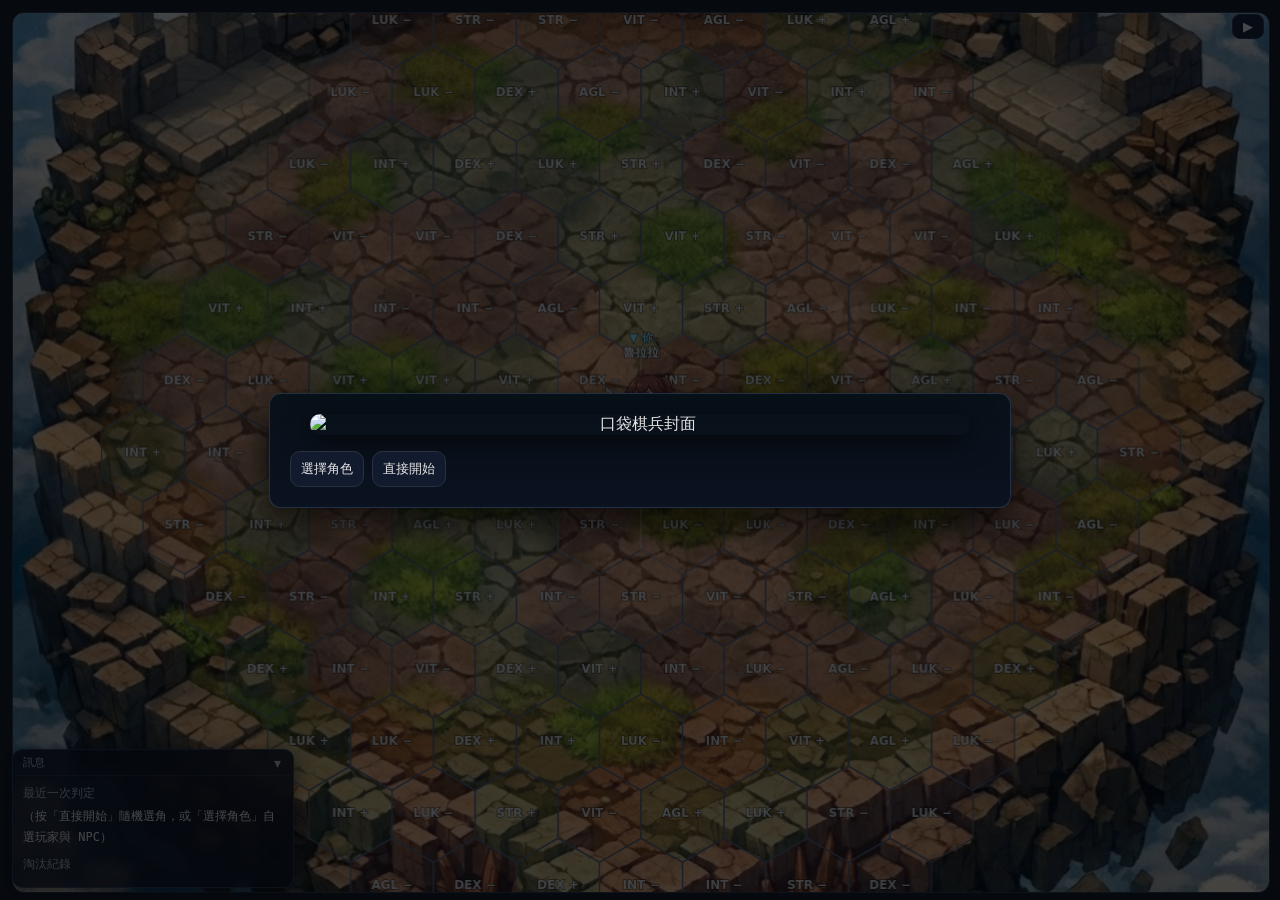
==== commit 81a84a0b: "新增角色到100個，NPC動畫和出屆和menu預設關閉" ====
--- a/index.html
+++ b/index.html
@@ -3,24 +3,23 @@
 <head>
   <meta charset="utf-8" />
   <meta name="viewport" content="width=device-width, initial-scale=1" />
-  <title>口袋棋兵 Demo A-1：單角色移動 + 遇到NPC判定</title>
+  <title>口袋棋兵 Pocket Pawns</title>
   <link rel="stylesheet" href="css/style.css" />
 </head>
 <body>
   <audio id="bgm" preload="auto"></audio>
-<div id="wrap">
+<div id="wrap" class="panel-collapsed">
   <canvas id="game"></canvas>
 
+  <button id="panelToggle" title="展開選單">▶</button>
+
   <div id="panel">
-    <div style="display:flex; justify-content:space-between; align-items:center;">
-      <h1 style="margin:0; font-size:16px;">口袋棋兵 Demo A-1：單角色移動 + 遇到NPC判定</h1>
-      <button id="panelToggle" style="display:none;">展開選單</button>
-    </div>
+    <h1 style="margin:0 0 4px; font-size:16px;">口袋棋兵 Pocket Pawns</h1>
 
     <div class="row">
       <div class="muted">操作</div>
-      <div>點「角色相鄰的六角格」移動。走到 <span class="ng">紅色 NPC</span> 那格就會立刻判定勝負。</div>
-      <div class="muted" style="margin-top:6px;">規則：<span class="tag good">+</span> 比大、<span class="tag bad">-</span> 比小、平手用 LUK 加權擲骰。</div>
+      <div>點選相鄰六角格移動，或用鍵盤 <kbd>W A S D</kbd> 操控。點選自己角色可使用技能。</div>
+      <div class="muted" style="margin-top:6px;">遭遇判定：<span class="tag good">+</span> 比大、<span class="tag bad">-</span> 比小、平手用 LUK 加權擲骰。</div>
     </div>
 
     <div class="row" id="hud">
@@ -33,21 +32,11 @@
       <div style="margin-top:6px;"><span class="k">待機冷卻：</span><span class="v mono" id="waitCdTxt">0</span></div>
     </div>
 
-    <div class="row">
-      <div class="muted">玩家屬性（先固定一組，之後可改成讀角色卡資料）</div>
-      <div style="margin-top:8px;" id="charSelectRow">
-        <div class="muted">選擇角色：</div>
-        <div class="btns" style="margin-top:6px;" id="charBtns"></div>
-      </div>
-      <div class="mono" id="statsTxt" style="margin-top:6px; line-height: 1.7;"></div>
-      <div class="muted" style="margin-top:10px;">NPC 屬性（每局亂數一組偏科）</div>
-      <div class="mono" id="npcStatsTxt" style="margin-top:6px; line-height: 1.7;"></div>
+    <div style="display:none;" id="charSelectRow">
+      <div id="charBtns"></div>
     </div>
-
-    <div class="row">
-      <div class="muted">最近一次判定</div>
-      <div id="logTxt" class="mono" style="margin-top:6px; line-height: 1.7; white-space: pre-wrap;"></div>
-    </div>
+    <div style="display:none;" id="statsTxt"></div>
+    <div style="display:none;" id="npcStatsTxt"></div>
 
     <div class="row">
       <div class="btns">
@@ -83,12 +72,28 @@
           <button id="toggleTextMode">文字可讀模式：描邊</button>
         </div>
       </div>
-      <div class="muted" style="margin-top:8px;">
-        下一步要加：多 NPC / 淘汰動畫 / 回合按鈕，都能在這版基礎上快速擴充。
-      </div>
+
     </div>
   </div>
 </div>
+
+<div id="msgOverlay">
+  <div id="msgToggleBar">
+    <span class="muted" style="font-size:11px;">訊息</span>
+    <button id="msgToggle" title="收合">▾</button>
+  </div>
+  <div id="msgBody">
+    <div class="msg-section">
+      <div class="muted">最近一次判定</div>
+      <div id="logTxt" class="mono" style="margin-top:4px; line-height:1.7; white-space:pre-wrap; font-size:12px;"></div>
+    </div>
+    <div class="msg-section" id="elimSection">
+      <div class="muted" style="margin-top:8px;">淘汰紀錄</div>
+      <div id="elimTxt" class="mono" style="margin-top:4px; max-height:120px; overflow:auto; font-size:12px;"></div>
+    </div>
+  </div>
+</div>
+
 <script type="module" src="js/game.js"></script>
 </body>
 </html>
--- a/css/style.css
+++ b/css/style.css
@@ -1,7 +1,10 @@
 html, body { height: 100%; margin: 0; background:#0f1218; color:#e6e6e6; font-family: system-ui, -apple-system, "Noto Sans TC", sans-serif; }
-#wrap { display: grid; grid-template-columns: 1fr 340px; gap: 12px; height: 100%; padding: 12px; box-sizing: border-box; }
+#wrap { display: grid; grid-template-columns: 1fr 340px; gap: 12px; height: 100%; padding: 12px; box-sizing: border-box; transition: grid-template-columns 220ms ease; }
 #game { background: #0b0e14; border: 1px solid #2a3040; border-radius: 12px; width: 100%; height: 100%; display:block; }
-#panel { border: 1px solid #2a3040; border-radius: 12px; padding: 12px; background:#0b0e14; overflow:auto; }
+#panel { border: 1px solid #2a3040; border-radius: 12px; padding: 12px; background:#0b0e14; overflow:auto; transition: padding 220ms ease; }
+#panelToggle { position: fixed; top: 14px; right: 16px; z-index: 200; padding: 4px 10px; font-size: 13px; cursor: pointer; border-radius: 8px; }
+#wrap.panel-collapsed { grid-template-columns: 1fr; }
+#wrap.panel-collapsed #panel { display: none; }
 h1 { font-size: 16px; margin: 0 0 10px; }
 .row { margin: 10px 0; padding: 10px; border: 1px solid #20263a; border-radius: 10px; background:#0f1424; }
 .muted { color:#a8b0c2; font-size: 12px; line-height: 1.5; }
@@ -85,7 +88,363 @@
   #wrap { grid-template-columns: 1fr; grid-template-rows: 1fr auto; gap: 6px; padding: 8px; }
   #game { border-radius: 12px 12px 6px 6px; height: auto; min-height: 280px; }
   #panel { border-radius: 12px 12px 0 0; max-height: 40vh; overflow: auto; transition: max-height 240ms ease; }
-  #panel.panel-collapsed { max-height: 10vh; }
+  #wrap.panel-collapsed { grid-template-columns: 1fr; }
+  #wrap.panel-collapsed #panel { max-height: 44px; padding: 10px 12px; }
   #panel .panel-handle { display: flex; justify-content: center; align-items: center; gap:8px; margin-bottom:8px; }
   #panelToggle { display: inline-block; }
-}
+
+  /* 面板展開時隱藏訊息框，收合時恢復至左下 */
+  #msgOverlay { display: none; }
+  #wrap.panel-collapsed ~ #msgOverlay { display: block; top: auto; bottom: 12px; left: 8px; width: calc(100vw - 60px); max-width: 320px; }
+}
+
+/* 懸浮訊息框 */
+#msgOverlay {
+  position: fixed;
+  left: 12px;
+  bottom: 12px;
+  z-index: 150;
+  width: 280px;
+  background: rgba(8,12,22,0.88);
+  border: 1px solid rgba(60,80,120,0.5);
+  border-radius: 10px;
+  box-shadow: 0 6px 20px rgba(0,0,0,0.6);
+  backdrop-filter: blur(4px);
+  pointer-events: auto;
+}
+#msgToggleBar {
+  display: flex;
+  align-items: center;
+  justify-content: space-between;
+  padding: 5px 10px 4px;
+  border-bottom: 1px solid rgba(60,80,120,0.3);
+  cursor: default;
+}
+#msgToggle {
+  border: none;
+  background: transparent;
+  color: #a8b0c2;
+  font-size: 14px;
+  padding: 0 2px;
+  cursor: pointer;
+  line-height: 1;
+}
+#msgToggle:hover { filter: brightness(1.4); }
+#msgBody {
+  padding: 8px 10px 10px;
+  max-height: 260px;
+  overflow: hidden;
+  transition: max-height 200ms ease, padding 200ms ease;
+}
+#msgBody.collapsed {
+  max-height: 0;
+  padding-top: 0;
+  padding-bottom: 0;
+}
+.msg-section { line-height: 1.6; }
+
+/* Start / Character Overlays */
+.overlay { position: fixed; inset: 0; display: none; align-items: center; justify-content: center; background: rgba(4,6,10,0.7); z-index: 20000; }
+.overlay .menu { background: linear-gradient(180deg,#081018,#0b1220); border:1px solid rgba(60,80,110,0.5); padding:20px; border-radius:12px; width: min(520px, 92%); box-shadow: 0 12px 36px rgba(0,0,0,0.7); }
+.overlay .menu.char-select-menu { width: min(940px, 96%); }
+.overlay h1, .overlay h2 { margin:0 0 8px; }
+.overlay .desc { color:#a8b0c2; margin-bottom:12px; }
+.overlay .menu.start-menu { padding: 20px; text-align: center; width: min(700px, 94%); }
+.start-cover { width: 100%; max-width: 660px; border-radius: 10px; display: block; margin: 0 auto; object-fit: cover; box-shadow: 0 6px 28px rgba(0,0,0,0.7); }
+/* ── 角色選單卡片網格 ── */
+.char-grid { display:grid; grid-template-columns: repeat(5, 1fr); gap:12px; padding:4px 0; }
+
+/* ── 卡片主體 ── */
+.char-card {
+  position:relative;
+  border-radius:10px;
+  background: linear-gradient(180deg, #3a2208 0%, #251508 55%, #1a0e05 100%);
+  border: 2px solid #a07030;
+  box-shadow: inset 0 0 0 1px #5a3510, 0 4px 14px rgba(0,0,0,0.55);
+  cursor:pointer;
+  padding: 6px 6px 0 6px;
+  overflow:hidden;
+  transition: transform 0.12s, box-shadow 0.12s;
+}
+.char-card:hover { transform: translateY(-3px); box-shadow: 0 8px 22px rgba(0,0,0,0.6), 0 0 12px rgba(180,130,50,0.25); }
+.char-card.selected {
+  border-color: #ffe06a;
+  box-shadow: inset 0 0 0 1px #c8a030, 0 0 0 2px #ffe06a44, 0 8px 24px rgba(0,0,0,0.5);
+}
+
+/* 圖案黔角 (純 CSS，用漸層圓角) */
+.cc-frame-corner {
+  position:absolute; width:18px; height:18px;
+  border-color:#c99040; border-style:solid;
+  z-index:2; pointer-events:none;
+}
+.cc-frame-corner.tl { top:3px; left:3px;  border-width:2px 0 0 2px; border-radius:4px 0 0 0; }
+.cc-frame-corner.tr { top:3px; right:3px; border-width:2px 2px 0 0; border-radius:0 4px 0 0; }
+.cc-frame-corner.bl { bottom:3px; left:3px;  border-width:0 0 2px 2px; border-radius:0 0 0 4px; }
+.cc-frame-corner.br { bottom:3px; right:3px; border-width:0 2px 2px 0; border-radius:0 0 4px 0; }
+
+/* 立繪區 */
+.char-card .cc-portrait {
+  width:100%; aspect-ratio:3/4;
+  overflow:hidden; border-radius:5px;
+  background: linear-gradient(180deg,#1a1005,#0d0a05);
+  display:flex; align-items:center; justify-content:center;
+}
+.char-card .cc-portrait img { width:100%; height:100%; object-fit:cover; object-position:top center; display:block; }
+.char-card .cc-portrait-ph { font-size:36px; opacity:0.35; }
+
+/* 能力値列 */
+.cc-stats-row {
+  display:grid;
+  grid-template-columns: repeat(6,1fr);
+  gap:2px;
+  padding:5px 2px 4px;
+  border-top:1px solid rgba(160,112,48,0.4);
+  margin-top:4px;
+}
+.cc-sv { display:flex; flex-direction:column; align-items:center; gap:1px; }
+.cc-sv .cv { font-size:12px; font-weight:700; color:#f0d895; line-height:1; }
+.cc-sv .cl { font-size:9px; color:#a88040; line-height:1; letter-spacing:-0.3px; }
+
+/* 名版 */
+.cc-nameplate {
+  background: linear-gradient(90deg,transparent,rgba(0,0,0,0.7) 15%,rgba(0,0,0,0.7) 85%,transparent);
+  text-align:center; font-size:12px; font-weight:700; color:#f5e8c8;
+  padding:5px 4px 6px;
+  letter-spacing:0.5px;
+  border-top:1px solid rgba(160,112,48,0.35);
+  white-space:nowrap; overflow:hidden; text-overflow:ellipsis;
+}
+.char-card.selected .cc-nameplate { color:#ffe06a; }
+
+/* ── 玩家 / NPC 選取狀態 ── */
+.char-card.cc-player {
+  border-color: #ffe06a;
+  box-shadow: inset 0 0 0 1px #c8a030, 0 0 0 2px #ffe06a55, 0 8px 24px rgba(0,0,0,0.5);
+  background: linear-gradient(180deg,#4a3208 0%,#2d1c08 65%,#1a0e05 100%);
+}
+.char-card.cc-player .cc-nameplate { color:#ffe06a; }
+.char-card.cc-npc {
+  border-color: #5ab8ff;
+  box-shadow: inset 0 0 0 1px #2080cc, 0 0 0 2px #5ab8ff44, 0 8px 24px rgba(0,0,0,0.5);
+  background: linear-gradient(180deg,#082038 0%,#0a1828 65%,#050e1a 100%);
+}
+.char-card.cc-npc .cc-nameplate { color:#8ce4ff; }
+
+/* 卡片角落徽章 */
+.cc-badge {
+  position:absolute; top:5px; right:6px; z-index:3;
+  font-size:9px; font-weight:800; line-height:1;
+  padding:2px 5px; border-radius:4px;
+  letter-spacing:0.4px;
+}
+.cc-badge-player { background:#ffe06a; color:#3a1f00; }
+.cc-badge-npc    { background:#3aacff; color:#001a33; }
+
+/* ── 模式切換列 ── */
+.cs-mode-bar {
+  display:flex; align-items:center; gap:8px;
+  margin-bottom:10px; flex-wrap:wrap;
+}
+.cs-mode-btn {
+  background:rgba(60,80,110,0.25); border:1px solid rgba(90,120,160,0.45);
+  color:#8ab0d0; border-radius:7px; padding:5px 14px;
+  font-size:13px; font-weight:600; cursor:pointer; transition:all 0.15s;
+}
+.cs-mode-btn:hover { background:rgba(90,120,160,0.35); color:#cce4ff; }
+.cs-mode-btn.cs-mode-active {
+  background:rgba(100,160,220,0.22); border-color:#5ab8ff;
+  color:#b0dcff; box-shadow:0 0 10px rgba(90,180,255,0.25);
+}
+
+/* 計數器 */
+.cs-counter {
+  margin-left:auto; font-size:12px; color:#8099b8;
+  white-space:nowrap;
+}
+.cs-counter .cs-ok      { color:#5eff9e; font-weight:700; }
+.cs-counter .cs-partial { color:#ffe97a; font-weight:700; }
+.cs-counter .cs-empty   { color:#8099b8; }
+.cs-counter .cs-total   { color:#cce4ff; font-weight:700; }
+
+/* 翻頁列 */
+.char-pager {
+  display:flex; align-items:center; justify-content:center;
+  gap:12px; margin:10px 0 4px;
+}
+.char-pager button {
+  background: rgba(160,112,48,0.15); border:1px solid #a07030;
+  color:#d4a840; border-radius:6px; padding:4px 14px; cursor:pointer;
+  font-size:13px; transition:background 0.15s;
+}
+.char-pager button:hover:not(:disabled) { background:rgba(160,112,48,0.35); }
+.char-pager button:disabled { opacity:0.3; cursor:default; }
+.char-pager #charPageInfo { color:#c8a060; font-size:13px; min-width:48px; text-align:center; }
+.end-menu { text-align: center; }
+.end-menu #endMsg { font-size: 14px; max-height: 40vh; overflow: auto; }
+
+/* ── 戰鬥動畫 overlay ── */
+.battle-box {
+  display: flex; flex-direction: column; align-items: center; justify-content: center;
+  gap: 8px;
+  width: min(420px, 92vw);
+  border-radius: 16px;
+  background: linear-gradient(160deg, #07101a 0%, #060e1a 60%, #090a14 100%);
+  border: 1px solid rgba(100,160,220,0.22);
+  padding: 16px 18px 12px;
+  box-shadow: 0 20px 60px rgba(0,0,0,0.82);
+  color: #dff;
+  overflow: hidden;
+}
+.battle-title {
+  font-size: 16px; font-weight: 700; letter-spacing: 0.08em; color: #ffe97a;
+  margin-bottom: 0;
+  text-shadow: 0 0 18px rgba(255,220,60,0.55);
+}
+.battle-stat {
+  font-size: 12px; color: #a8d8f8; margin-bottom: 2px;
+}
+/* Arena: portrait-A  spark  portrait-B */
+.battle-arena {
+  display: flex; align-items: flex-end; justify-content: center;
+  width: 100%; gap: 0; position: relative; height: 170px;
+}
+.battle-side {
+  display: flex; flex-direction: column; align-items: center;
+  gap: 6px; width: 130px; flex-shrink: 0;
+}
+.battle-portrait-wrap {
+  width: 110px; height: 130px;
+  border-radius: 10px;
+  overflow: hidden;
+  border: 1px solid rgba(100,160,240,0.30);
+  background: rgba(10,18,34,0.85);
+  display: flex; align-items: flex-end; justify-content: center;
+  position: relative;
+}
+.battle-portrait-wrap img {
+  width: 100%; height: 100%;
+  object-fit: cover; object-position: top center;
+  display: block;
+}
+.battle-portrait-placeholder {
+  width: 100%; height: 100%;
+  display: flex; align-items: center; justify-content: center;
+  font-size: 48px; color: rgba(180,200,220,0.3);
+}
+.battle-char-name {
+  font-size: 13px; font-weight: 700; color: #e8f4ff;
+  text-align: center; white-space: nowrap;
+  overflow: hidden; text-overflow: ellipsis;
+  max-width: 120px;
+  text-shadow: 0 0 8px rgba(80,160,255,0.4);
+}
+.battle-side-a { animation: bt-slide-r 1.05s ease-in-out infinite alternate; }
+.battle-side-b {
+  animation: bt-slide-l 1.05s ease-in-out infinite alternate;
+  transform: scaleX(-1);  /* mirror right side */
+}
+.battle-side-b .battle-char-name { transform: scaleX(-1); }
+.battle-center {
+  display: flex; flex-direction: column; align-items: center;
+  justify-content: center; flex: 1; gap: 4px; min-width: 48px;
+  align-self: center;
+}
+.battle-spark {
+  font-size: 32px; color: #ffe97a;
+  text-shadow: 0 0 14px #ffcc00, 0 0 32px #ff8800;
+  animation: bt-spark 0.52s ease-in-out infinite;
+  line-height: 1;
+}
+.battle-vs {
+  font-size: 11px; font-weight: 900; letter-spacing: 0.12em;
+  color: rgba(255,220,80,0.65);
+}
+@keyframes bt-slide-r {
+  0%   { transform: translateX(-18px); opacity: 0.7; }
+  100% { transform: translateX(5px);  opacity: 1; }
+}
+@keyframes bt-slide-l {
+  0%   { transform: translateX(18px) scaleX(-1); opacity: 0.7; }
+  100% { transform: translateX(-5px) scaleX(-1); opacity: 1; }
+}
+@keyframes bt-spark {
+  0%, 100% { transform: scale(0.75) rotate(-12deg); opacity: 0.4; }
+  50%       { transform: scale(1.5) rotate(14deg);  opacity: 1; }
+}
+.battle-skip-btn {
+  margin-top: 4px;
+  background: rgba(30,50,90,0.85);
+  border: 1px solid rgba(80,130,200,0.4);
+  color: #a8cef0; font-size: 12px;
+  padding: 5px 20px; border-radius: 8px; cursor: pointer;
+}
+.battle-skip-btn:hover { background: rgba(50,80,140,0.95); color: #fff; }
+
+/* ── 戰鬥結果牌 ── */
+.br-row {
+  display: flex; align-items: flex-end; justify-content: center;
+  width: 100%; gap: 0; height: 155px;
+}
+.br-winner-side, .br-loser-side {
+  display: flex; flex-direction: column; align-items: center;
+  gap: 5px; width: 120px; flex-shrink: 0;
+}
+.br-vs-col {
+  display: flex; align-items: center; justify-content: center;
+  flex: 1; min-width: 40px;
+}
+.br-vs-text {
+  font-size: 13px; font-weight: 900; color: #ffe97a;
+  letter-spacing: 0.1em; text-shadow: 0 0 12px rgba(255,220,60,0.7);
+}
+.battle-portrait-wrap.br-win {
+  border-color: rgba(255,220,60,0.8);
+  box-shadow: 0 0 18px rgba(255,200,0,0.45), inset 0 0 12px rgba(255,200,0,0.08);
+  animation: br-glow 1s ease-in-out infinite alternate;
+}
+.battle-portrait-wrap.br-lose {
+  opacity: 0.38; filter: grayscale(0.6);
+  border-color: rgba(100,100,120,0.3);
+}
+.br-loser-side .battle-char-name { opacity: 0.45; }
+.br-winner-label { font-size: 13px; color: #ffe97a; font-weight: 700; }
+.br-values { font-size: 12px; color: #a8d8f8; }
+@keyframes br-glow {
+  from { box-shadow: 0 0 12px rgba(255,200,0,0.35); }
+  to   { box-shadow: 0 0 28px rgba(255,200,0,0.70); }
+}
+
+/* ── 指抳棋擊飛/ 淡出界動畫 ── */
+.ko-arena {
+  display: flex; align-items: flex-end; justify-content: center;
+  width: 100%; height: 165px; position: relative; overflow: visible;
+}
+.ko-attacker {
+  display: flex; flex-direction: column; align-items: center;
+  gap: 6px; width: 120px; flex-shrink: 0;
+  animation: ko-attacker-in 0.9s ease-out forwards;
+}
+.ko-mid {
+  display: flex; align-items: center; justify-content: center;
+  flex: 1; min-width: 36px; font-size: 22px; color: #ffe97a;
+  text-shadow: 0 0 12px #ff8800;
+  align-self: center;
+}
+.ko-victim {
+  display: flex; flex-direction: column; align-items: center;
+  gap: 6px; width: 120px; flex-shrink: 0;
+  animation: ko-victim-out 2.2s ease-in 0.75s both;
+  transform-origin: center bottom;
+}
+@keyframes ko-attacker-in {
+  0%   { transform: translateX(-110px); opacity: 0; }
+  60%  { transform: translateX(8px);    opacity: 1; }
+  100% { transform: translateX(0);      opacity: 1; }
+}
+@keyframes ko-victim-out {
+  0%   { transform: translate(0,0)         rotate(0deg);  opacity: 1; }
+  15%  { transform: translate(-6px,-4px)   rotate(-6deg); opacity: 1; }
+  30%  { transform: translate(5px, 2px)    rotate(4deg);  opacity: 1; }
+  100% { transform: translate(110px,110px) rotate(55deg); opacity: 0; }
+}
